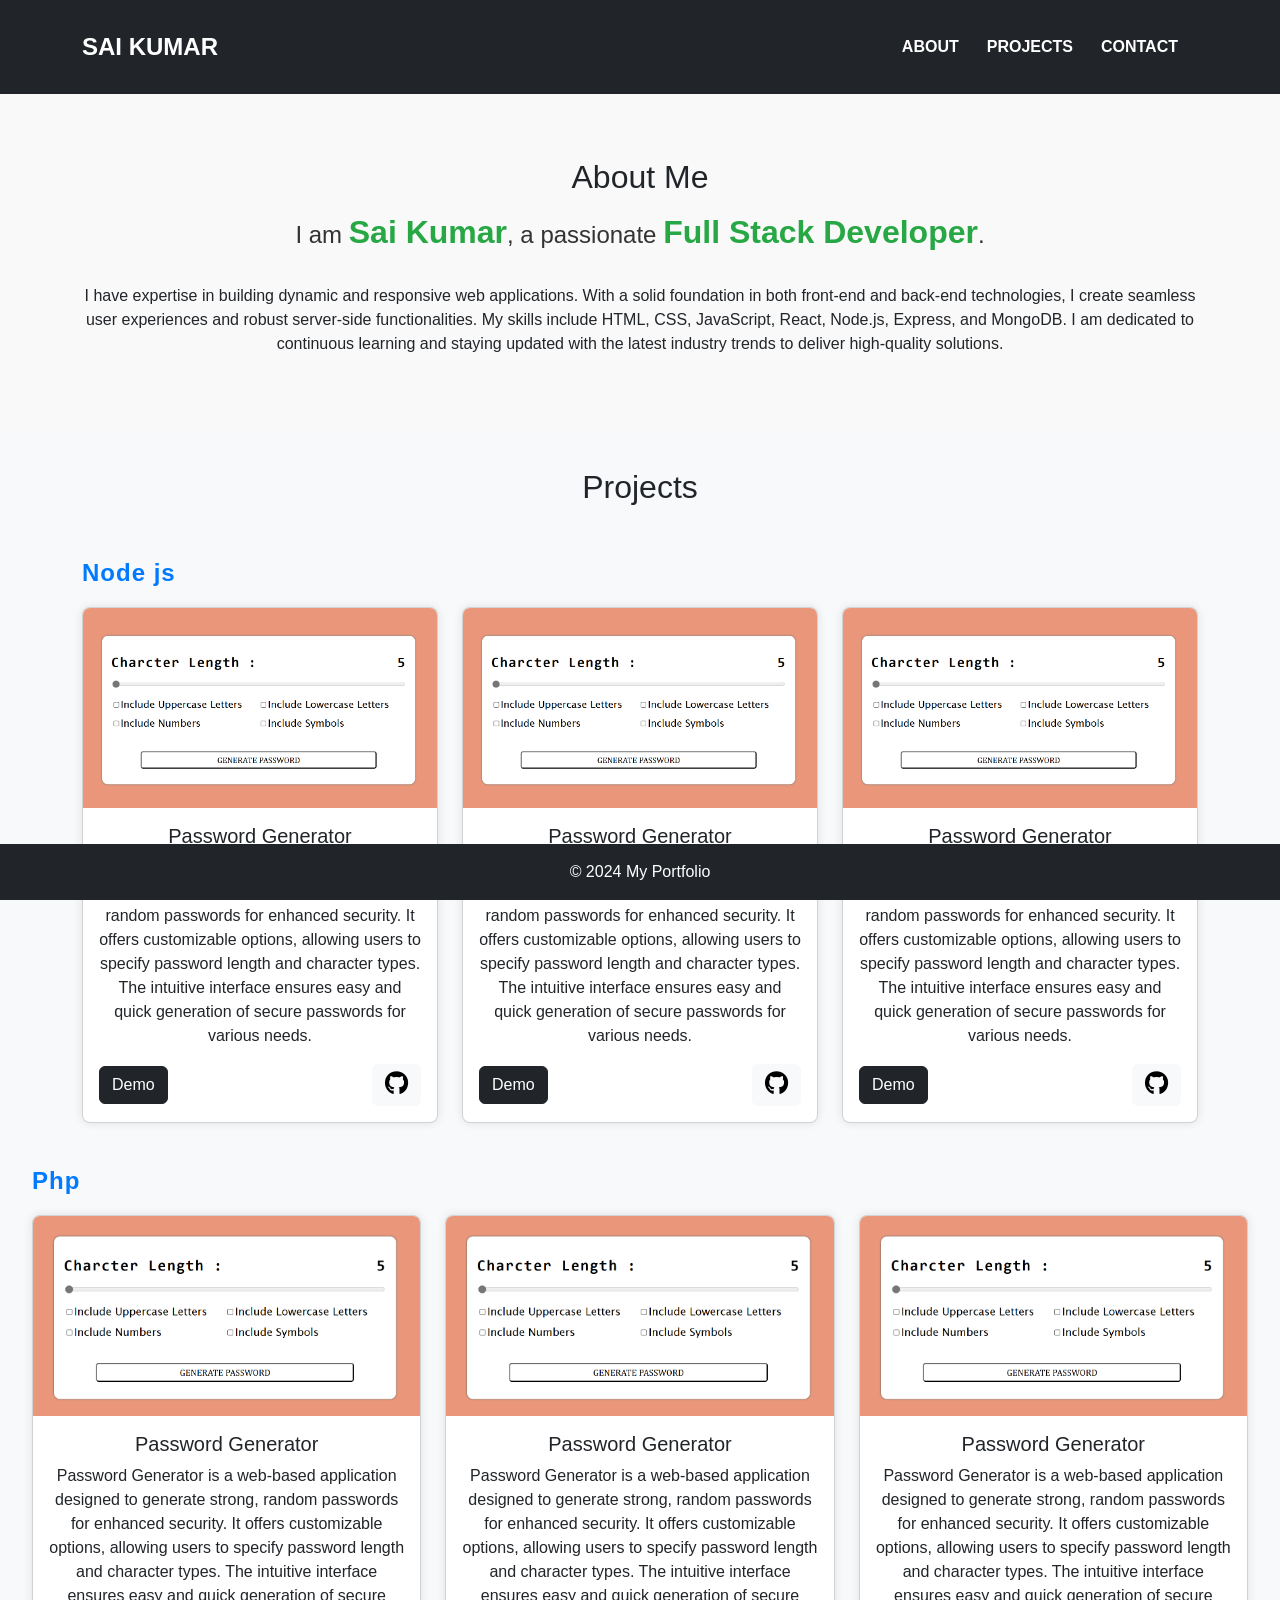
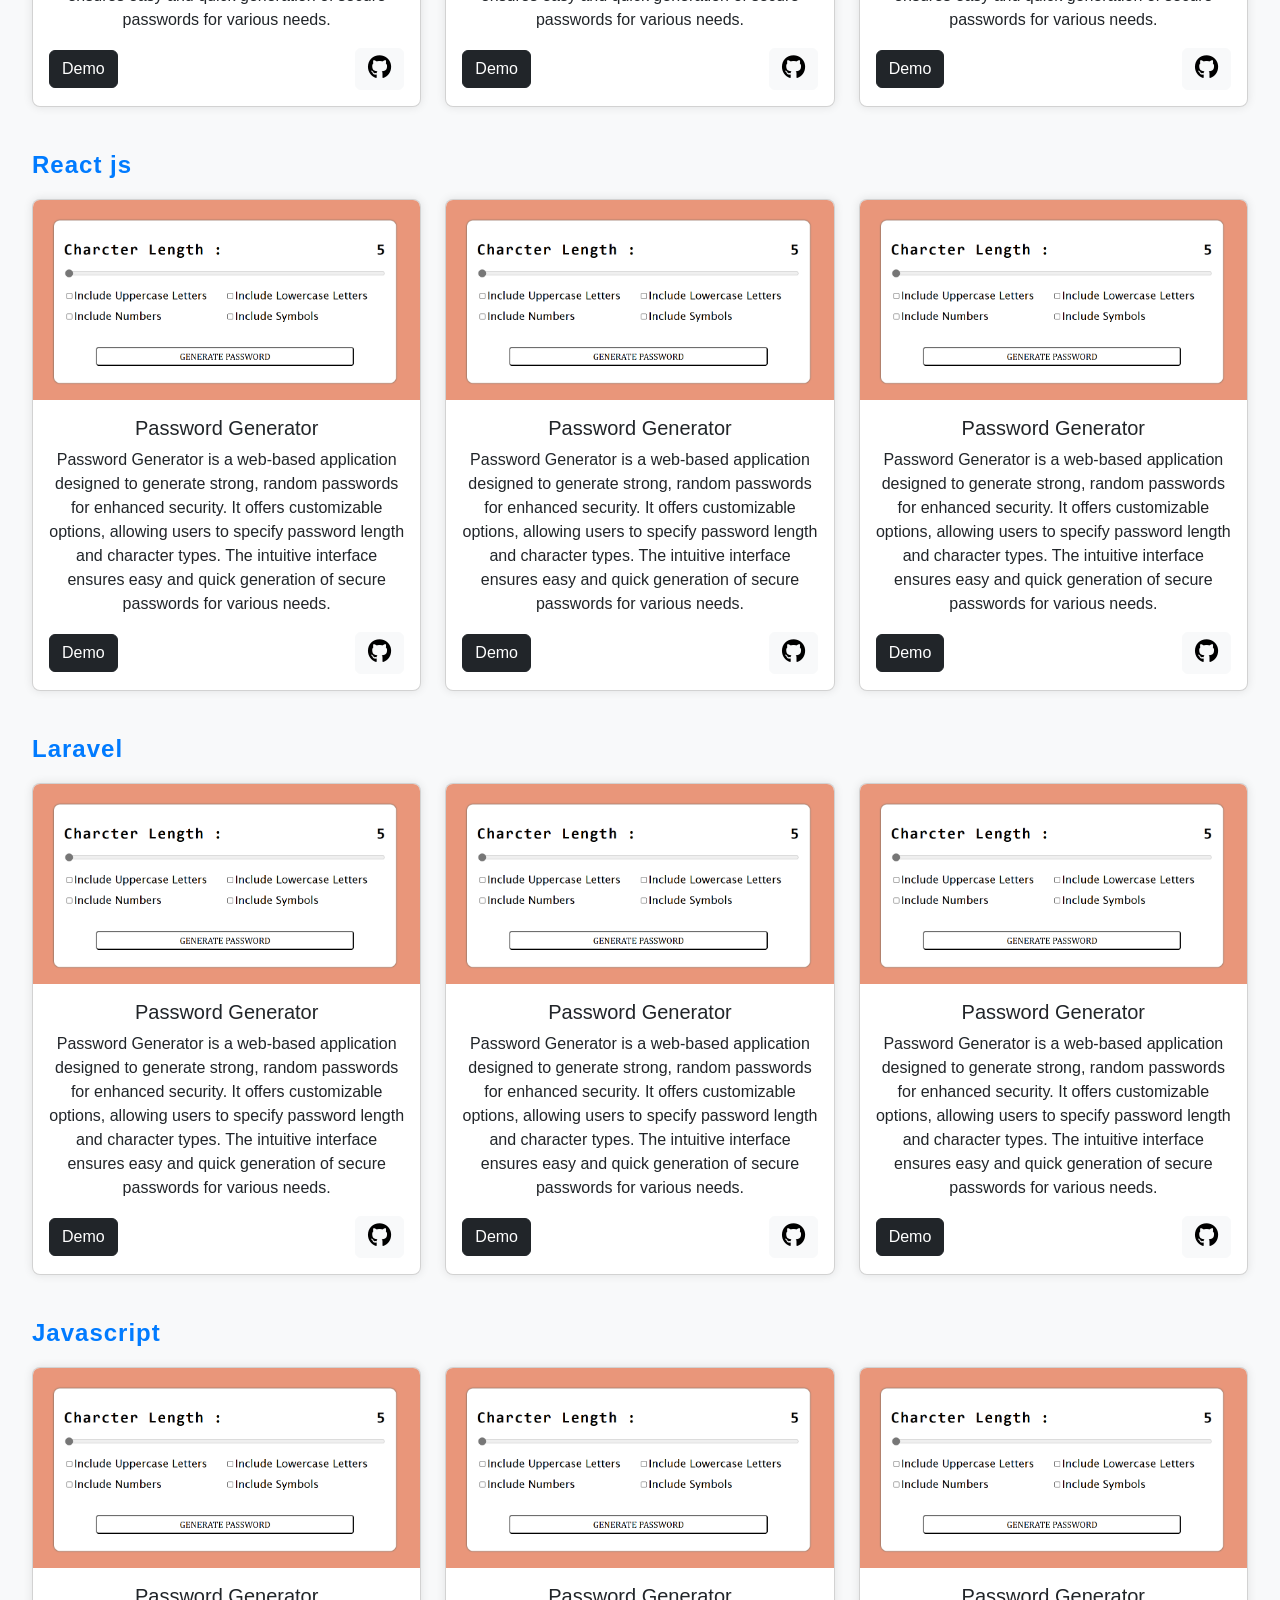
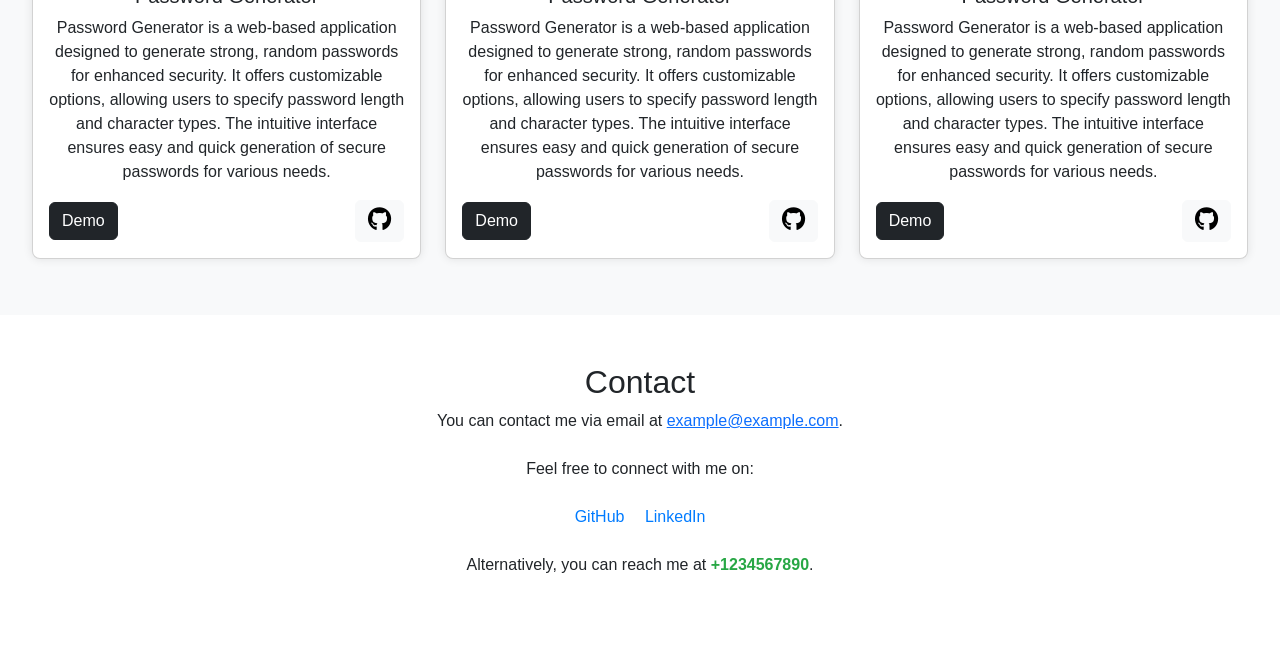
==== index.html @ 004b2711 "first commit" ====
<!DOCTYPE html>
<html lang="en">

<head>
    <meta charset="UTF-8">
    <meta name="viewport" content="width=device-width, initial-scale=1.0">
    <title>Portfolio</title>
    <link rel="stylesheet" href="https://cdnjs.cloudflare.com/ajax/libs/bootstrap/5.3.3/css/bootstrap.min.css" />
    <link rel="stylesheet" href="https://cdnjs.cloudflare.com/ajax/libs/font-awesome/6.0.0-beta3/css/all.min.css">

    <link rel="stylesheet" href="styles.css">
</head>

<body>
    <header class="bg-dark text-white py-3">
        <div class="container">
            <nav class="navbar navbar-expand-lg navbar-dark">
                <a class="navbar-brand" href="#">Sai Kumar</a>
                <button class="navbar-toggler" type="button" data-bs-toggle="collapse" data-bs-target="#navbarNav"
                    aria-controls="navbarNav" aria-expanded="false" aria-label="Toggle navigation">
                    <span class="navbar-toggler-icon"></span>
                </button>
                <div class="collapse navbar-collapse" id="navbarNav">
                    <ul class="navbar-nav ms-auto">
                        <li class="nav-item">
                            <a class="nav-link" href="#about">About</a>
                        </li>
                        <li class="nav-item">
                            <a class="nav-link" href="#projects">Projects</a>
                        </li>
                        <li class="nav-item">
                            <a class="nav-link" href="#contact">Contact</a>
                        </li>
                    </ul>
                </div>
            </nav>
        </div>
    </header>

    <section id="about" class="">
        <div class="container">
            <h2 class="section-title">About Me</h2>
            <div class="scrolling-text">
                <div class="intro-text">
                    <p>I am <span class="highlight fs-2">Sai Kumar</span>, a passionate <span class="highlight fs-2">Full Stack Developer</span>.</p>
                </div>
            </div>
            <p>I have expertise in building dynamic and responsive web applications. With a solid foundation in both
                front-end and back-end technologies, I create seamless user experiences and robust server-side
                functionalities. My skills include HTML, CSS, JavaScript, React, Node.js, Express, and MongoDB. I am
                dedicated to continuous learning and staying updated with the latest industry trends to deliver
                high-quality solutions.</p>
        </div>
    </section>



    <section id="projects" class="bg-light">
        <h2 class="mb-5">Projects</h2>
        <div class="container">
            <p class="text-start skill-title">Node js</p>
            <div class="row">
                <div class="col-md-4 mb-4">
                    <div class="card project-card">
                        <img src="./assets/password.png" class="card-img-top" alt="Project 1">
                        <div class="card-body">
                            <h5 class="card-title">Password Generator</h5>
                            <p class="card-text text-justify">Password Generator is a web-based application designed to
                                generate strong, random passwords for enhanced security. It offers customizable options,
                                allowing users to specify password length and character types. The intuitive interface
                                ensures easy and quick generation of secure passwords for various needs.</p>
                            <div class="d-flex align-items-center justify-content-between">
                                <a href="https://password-generator-95027.vercel.app" target="_blank"
                                    class="btn btn-dark">Demo</a>
                                <a href="https://github.com/95027/password_generator" class="btn btn-light"
                                    target="_blank">
                                    <i class="fab fa-github fs-4"></i>
                                </a>
                            </div>
                        </div>
                    </div>
                </div>

                <div class="col-md-4 mb-4">
                    <div class="card project-card">
                        <img src="./assets/password.png" class="card-img-top" alt="Project 1">
                        <div class="card-body">
                            <h5 class="card-title">Password Generator</h5>
                            <p class="card-text text-justify">Password Generator is a web-based application designed to
                                generate strong, random passwords for enhanced security. It offers customizable options,
                                allowing users to specify password length and character types. The intuitive interface
                                ensures easy and quick generation of secure passwords for various needs.</p>
                            <div class="d-flex align-items-center justify-content-between">
                                <a href="https://password-generator-95027.vercel.app" target="_blank"
                                    class="btn btn-dark">Demo</a>
                                <a href="https://github.com/95027/password_generator" class="btn btn-light"
                                    target="_blank">
                                    <i class="fab fa-github fs-4"></i>
                                </a>
                            </div>
                        </div>
                    </div>
                </div>

                <div class="col-md-4 mb-4">
                    <div class="card project-card">
                        <img src="./assets/password.png" class="card-img-top" alt="Project 1">
                        <div class="card-body">
                            <h5 class="card-title">Password Generator</h5>
                            <p class="card-text text-justify">Password Generator is a web-based application designed to
                                generate strong, random passwords for enhanced security. It offers customizable options,
                                allowing users to specify password length and character types. The intuitive interface
                                ensures easy and quick generation of secure passwords for various needs.</p>
                            <div class="d-flex align-items-center justify-content-between">
                                <a href="https://password-generator-95027.vercel.app" target="_blank"
                                    class="btn btn-dark">Demo</a>
                                <a href="https://github.com/95027/password_generator" class="btn btn-light"
                                    target="_blank">
                                    <i class="fab fa-github fs-4"></i>
                                </a>
                            </div>
                        </div>
                    </div>
                </div>

                <!-- Add more project cards as needed -->
            </div>
        </div>

            <p class="text-start skill-title">Php</p>
            <div class="row">
                <div class="col-md-4 mb-4">
                    <div class="card project-card">
                        <img src="./assets/password.png" class="card-img-top" alt="Project 1">
                        <div class="card-body">
                            <h5 class="card-title">Password Generator</h5>
                            <p class="card-text text-justify">Password Generator is a web-based application designed to
                                generate strong, random passwords for enhanced security. It offers customizable options,
                                allowing users to specify password length and character types. The intuitive interface
                                ensures easy and quick generation of secure passwords for various needs.</p>
                            <div class="d-flex align-items-center justify-content-between">
                                <a href="https://password-generator-95027.vercel.app" target="_blank"
                                    class="btn btn-dark">Demo</a>
                                <a href="https://github.com/95027/password_generator" class="btn btn-light"
                                    target="_blank">
                                    <i class="fab fa-github fs-4"></i>
                                </a>
                            </div>
                        </div>
                    </div>
                </div>

                <div class="col-md-4 mb-4">
                    <div class="card project-card">
                        <img src="./assets/password.png" class="card-img-top" alt="Project 1">
                        <div class="card-body">
                            <h5 class="card-title">Password Generator</h5>
                            <p class="card-text text-justify">Password Generator is a web-based application designed to
                                generate strong, random passwords for enhanced security. It offers customizable options,
                                allowing users to specify password length and character types. The intuitive interface
                                ensures easy and quick generation of secure passwords for various needs.</p>
                            <div class="d-flex align-items-center justify-content-between">
                                <a href="https://password-generator-95027.vercel.app" target="_blank"
                                    class="btn btn-dark">Demo</a>
                                <a href="https://github.com/95027/password_generator" class="btn btn-light"
                                    target="_blank">
                                    <i class="fab fa-github fs-4"></i>
                                </a>
                            </div>
                        </div>
                    </div>
                </div>

                <div class="col-md-4 mb-4">
                    <div class="card project-card">
                        <img src="./assets/password.png" class="card-img-top" alt="Project 1">
                        <div class="card-body">
                            <h5 class="card-title">Password Generator</h5>
                            <p class="card-text text-justify">Password Generator is a web-based application designed to
                                generate strong, random passwords for enhanced security. It offers customizable options,
                                allowing users to specify password length and character types. The intuitive interface
                                ensures easy and quick generation of secure passwords for various needs.</p>
                            <div class="d-flex align-items-center justify-content-between">
                                <a href="https://password-generator-95027.vercel.app" target="_blank"
                                    class="btn btn-dark">Demo</a>
                                <a href="https://github.com/95027/password_generator" class="btn btn-light"
                                    target="_blank">
                                    <i class="fab fa-github fs-4"></i>
                                </a>
                            </div>
                        </div>
                    </div>
                </div>

                <!-- Add more project cards as needed -->
            </div>
        </div>

            <p class="text-start skill-title">React js</p>
            <div class="row">
                <div class="col-md-4 mb-4">
                    <div class="card project-card">
                        <img src="./assets/password.png" class="card-img-top" alt="Project 1">
                        <div class="card-body">
                            <h5 class="card-title">Password Generator</h5>
                            <p class="card-text text-justify">Password Generator is a web-based application designed to
                                generate strong, random passwords for enhanced security. It offers customizable options,
                                allowing users to specify password length and character types. The intuitive interface
                                ensures easy and quick generation of secure passwords for various needs.</p>
                            <div class="d-flex align-items-center justify-content-between">
                                <a href="https://password-generator-95027.vercel.app" target="_blank"
                                    class="btn btn-dark">Demo</a>
                                <a href="https://github.com/95027/password_generator" class="btn btn-light"
                                    target="_blank">
                                    <i class="fab fa-github fs-4"></i>
                                </a>
                            </div>
                        </div>
                    </div>
                </div>

                <div class="col-md-4 mb-4">
                    <div class="card project-card">
                        <img src="./assets/password.png" class="card-img-top" alt="Project 1">
                        <div class="card-body">
                            <h5 class="card-title">Password Generator</h5>
                            <p class="card-text text-justify">Password Generator is a web-based application designed to
                                generate strong, random passwords for enhanced security. It offers customizable options,
                                allowing users to specify password length and character types. The intuitive interface
                                ensures easy and quick generation of secure passwords for various needs.</p>
                            <div class="d-flex align-items-center justify-content-between">
                                <a href="https://password-generator-95027.vercel.app" target="_blank"
                                    class="btn btn-dark">Demo</a>
                                <a href="https://github.com/95027/password_generator" class="btn btn-light"
                                    target="_blank">
                                    <i class="fab fa-github fs-4"></i>
                                </a>
                            </div>
                        </div>
                    </div>
                </div>

                <div class="col-md-4 mb-4">
                    <div class="card project-card">
                        <img src="./assets/password.png" class="card-img-top" alt="Project 1">
                        <div class="card-body">
                            <h5 class="card-title">Password Generator</h5>
                            <p class="card-text text-justify">Password Generator is a web-based application designed to
                                generate strong, random passwords for enhanced security. It offers customizable options,
                                allowing users to specify password length and character types. The intuitive interface
                                ensures easy and quick generation of secure passwords for various needs.</p>
                            <div class="d-flex align-items-center justify-content-between">
                                <a href="https://password-generator-95027.vercel.app" target="_blank"
                                    class="btn btn-dark">Demo</a>
                                <a href="https://github.com/95027/password_generator" class="btn btn-light"
                                    target="_blank">
                                    <i class="fab fa-github fs-4"></i>
                                </a>
                            </div>
                        </div>
                    </div>
                </div>

                <!-- Add more project cards as needed -->
            </div>
        </div>

            <p class="text-start skill-title">Laravel</p>
            <div class="row">
                <div class="col-md-4 mb-4">
                    <div class="card project-card">
                        <img src="./assets/password.png" class="card-img-top" alt="Project 1">
                        <div class="card-body">
                            <h5 class="card-title">Password Generator</h5>
                            <p class="card-text text-justify">Password Generator is a web-based application designed to
                                generate strong, random passwords for enhanced security. It offers customizable options,
                                allowing users to specify password length and character types. The intuitive interface
                                ensures easy and quick generation of secure passwords for various needs.</p>
                            <div class="d-flex align-items-center justify-content-between">
                                <a href="https://password-generator-95027.vercel.app" target="_blank"
                                    class="btn btn-dark">Demo</a>
                                <a href="https://github.com/95027/password_generator" class="btn btn-light"
                                    target="_blank">
                                    <i class="fab fa-github fs-4"></i>
                                </a>
                            </div>
                        </div>
                    </div>
                </div>

                <div class="col-md-4 mb-4">
                    <div class="card project-card">
                        <img src="./assets/password.png" class="card-img-top" alt="Project 1">
                        <div class="card-body">
                            <h5 class="card-title">Password Generator</h5>
                            <p class="card-text text-justify">Password Generator is a web-based application designed to
                                generate strong, random passwords for enhanced security. It offers customizable options,
                                allowing users to specify password length and character types. The intuitive interface
                                ensures easy and quick generation of secure passwords for various needs.</p>
                            <div class="d-flex align-items-center justify-content-between">
                                <a href="https://password-generator-95027.vercel.app" target="_blank"
                                    class="btn btn-dark">Demo</a>
                                <a href="https://github.com/95027/password_generator" class="btn btn-light"
                                    target="_blank">
                                    <i class="fab fa-github fs-4"></i>
                                </a>
                            </div>
                        </div>
                    </div>
                </div>

                <div class="col-md-4 mb-4">
                    <div class="card project-card">
                        <img src="./assets/password.png" class="card-img-top" alt="Project 1">
                        <div class="card-body">
                            <h5 class="card-title">Password Generator</h5>
                            <p class="card-text text-justify">Password Generator is a web-based application designed to
                                generate strong, random passwords for enhanced security. It offers customizable options,
                                allowing users to specify password length and character types. The intuitive interface
                                ensures easy and quick generation of secure passwords for various needs.</p>
                            <div class="d-flex align-items-center justify-content-between">
                                <a href="https://password-generator-95027.vercel.app" target="_blank"
                                    class="btn btn-dark">Demo</a>
                                <a href="https://github.com/95027/password_generator" class="btn btn-light"
                                    target="_blank">
                                    <i class="fab fa-github fs-4"></i>
                                </a>
                            </div>
                        </div>
                    </div>
                </div>

                <!-- Add more project cards as needed -->
            </div>
        </div>

            <p class="text-start skill-title">Javascript</p>
            <div class="row">
                <div class="col-md-4 mb-4">
                    <div class="card project-card">
                        <img src="./assets/password.png" class="card-img-top" alt="Project 1">
                        <div class="card-body">
                            <h5 class="card-title">Password Generator</h5>
                            <p class="card-text text-justify">Password Generator is a web-based application designed to
                                generate strong, random passwords for enhanced security. It offers customizable options,
                                allowing users to specify password length and character types. The intuitive interface
                                ensures easy and quick generation of secure passwords for various needs.</p>
                            <div class="d-flex align-items-center justify-content-between">
                                <a href="https://password-generator-95027.vercel.app" target="_blank"
                                    class="btn btn-dark">Demo</a>
                                <a href="https://github.com/95027/password_generator" class="btn btn-light"
                                    target="_blank">
                                    <i class="fab fa-github fs-4"></i>
                                </a>
                            </div>
                        </div>
                    </div>
                </div>

                <div class="col-md-4 mb-4">
                    <div class="card project-card">
                        <img src="./assets/password.png" class="card-img-top" alt="Project 1">
                        <div class="card-body">
                            <h5 class="card-title">Password Generator</h5>
                            <p class="card-text text-justify">Password Generator is a web-based application designed to
                                generate strong, random passwords for enhanced security. It offers customizable options,
                                allowing users to specify password length and character types. The intuitive interface
                                ensures easy and quick generation of secure passwords for various needs.</p>
                            <div class="d-flex align-items-center justify-content-between">
                                <a href="https://password-generator-95027.vercel.app" target="_blank"
                                    class="btn btn-dark">Demo</a>
                                <a href="https://github.com/95027/password_generator" class="btn btn-light"
                                    target="_blank">
                                    <i class="fab fa-github fs-4"></i>
                                </a>
                            </div>
                        </div>
                    </div>
                </div>

                <div class="col-md-4 mb-4">
                    <div class="card project-card">
                        <img src="./assets/password.png" class="card-img-top" alt="Project 1">
                        <div class="card-body">
                            <h5 class="card-title">Password Generator</h5>
                            <p class="card-text text-justify">Password Generator is a web-based application designed to
                                generate strong, random passwords for enhanced security. It offers customizable options,
                                allowing users to specify password length and character types. The intuitive interface
                                ensures easy and quick generation of secure passwords for various needs.</p>
                            <div class="d-flex align-items-center justify-content-between">
                                <a href="https://password-generator-95027.vercel.app" target="_blank"
                                    class="btn btn-dark">Demo</a>
                                <a href="https://github.com/95027/password_generator" class="btn btn-light"
                                    target="_blank">
                                    <i class="fab fa-github fs-4"></i>
                                </a>
                            </div>
                        </div>
                    </div>
                </div>

                <!-- Add more project cards as needed -->
            </div>
        </div>


    </section>

    <section id="contact" class="py-5 bg-white">
        <div class="container">
            <h2 class="section-title">Contact</h2>
            <div class="contact-info">
                <p>You can contact me via email at <a href="mailto:example@example.com">example@example.com</a>.</p>
                <p>Feel free to connect with me on:</p>
                <ul class="contact-links">
                    <li><a href="https://github.com/yourusername" target="_blank">GitHub</a></li>
                    <li><a href="https://www.linkedin.com/in/yourprofile" target="_blank">LinkedIn</a></li>
                </ul>
                <p>Alternatively, you can reach me at <span class="highlight">+1234567890</span>.</p>
            </div>
        </div>
    </section>



    <footer class="bg-dark text-white py-3">
        <div class="container text-center">
            <p class="mb-0">&copy; 2024 My Portfolio</p>
        </div>
    </footer>

    <script src="https://cdnjs.cloudflare.com/ajax/libs/bootstrap/5.3.3/js/bootstrap.bundle.min.js"></script>
    <script src="scripts.js"></script>
</body>

</html>
---- styles.css ----
/* Global Styles */
body {
    font-family: Arial, sans-serif;
    margin: 0;
    padding: 0;
    background-color: #f4f4f4;
}

/* Header Styles */
header {
    background-color: #333;
    color: white;
    padding: 1rem 0;
    text-align: center;
    animation: slideIn 1s ease-out;
}

.navbar-toggler {
    border-color: white;
}

.navbar-toggler-icon {
    background-image: url('data:image/svg+xml;charset=utf8,%3Csvg viewBox="0 0 30 30" xmlns="http://www.w3.org/2000/svg"%3E%3Cpath stroke="rgba%28255, 255, 255, 1%29" stroke-width="2" stroke-linecap="round" stroke-miterlimit="10" d="M4 7h22M4 15h22M4 23h22"/%3E%3C/svg%3E');
}

.navbar-nav .nav-link {
    padding: 0.5rem 1rem;
    transition: background-color 0.3s ease;
}

.navbar-nav .nav-link:hover {
    background-color: #555;
}
/* Navbar Link Styles */
.navbar-nav .nav-link {
    color: white; /* Set default link color */
    font-weight: bold; /* Make the links bold */
    text-transform: uppercase; /* Uppercase text */
    padding: .5rem; /* Add padding to the links */
    transition: color 0.3s ease; /* Smooth color transition on hover */
    margin-right: 12px;
}

.navbar-nav .nav-link:hover {
    color: rgba(255, 255, 255, 1); 
    border-radius: 12px;/* Change color on hover */
}

/* Navbar Brand Styles */
.navbar-brand {
    color: white; /* Set color for brand */
    font-weight: bold; /* Make the brand bold */
    font-size: 1.5rem; /* Adjust font size */
    text-transform: uppercase; /* Uppercase text */
    transition: color 0.3s ease; /* Smooth color transition on hover */
}

.navbar-brand:hover {
    color: rgba(255, 255, 255, 0.8); /* Change color on hover */
}

/* Navbar Toggler Icon Styles */
.navbar-toggler-icon {
    background-image: url('data:image/svg+xml;charset=utf8,%3Csvg viewBox="0 0 30 30" xmlns="http://www.w3.org/2000/svg"%3E%3Cpath stroke="rgba%28255, 255, 255, 1%29" stroke-width="2" stroke-linecap="round" stroke-miterlimit="10" d="M4 7h22M4 15h22M4 23h22"/%3E%3C/svg%3E');
}

/* Active Link Styles */
.navbar-nav .nav-item.active .nav-link {
    color: white; /* Set color for active link */
}


/* Section Styles */
section {
    padding: 2rem;
    text-align: center;
}

/* Projects Grid Styles */
.projects-grid {
    display: flex;
    flex-wrap: wrap;
    gap: 1rem;
    justify-content: center;
}

.project-card {
    background-color: white;
    border-radius: 8px;
    box-shadow: 0 0 10px rgba(0, 0, 0, 0.1);
    overflow: hidden;
    transition: transform 0.3s ease, box-shadow 0.3s ease;
}

.project-card img {
    width: 100%;
    height: 200px;
    object-fit: cover;
}

.project-info {
    padding: 1rem;
}

.project-info h5 {
    margin: 0.5rem 0;
}

.project-info p {
    color: #666;
}

.project-info a {
    display: inline-block;
    margin-top: 1rem;
    color: #333;
    text-decoration: none;
    border: 1px solid #333;
    padding: 0.5rem 1rem;
    border-radius: 4px;
    transition: background-color 0.3s ease, color 0.3s ease;
}

.project-info a:hover {
    background-color: #333;
    color: white;
}

.project-card:hover {
    transform: translateY(-10px);
    box-shadow: 0 10px 20px rgba(0, 0, 0, 0.2);
}

/* Footer Styles */
footer {
    background-color: #333;
    color: white;
    text-align: center;
    padding: 1rem 0;
    position: fixed;
    bottom: 0;
    width: 100%;
}

/* Animations */
@keyframes fadeIn {
    from {
        opacity: 0;
    }
    to {
        opacity: 1;
    }
}

@keyframes slideIn {
    from {
        transform: translateX(-100%);
    }
    to {
        transform: translateX(0);
    }
}

@keyframes fadeInUp {
    from {
        opacity: 0;
        transform: translateY(20px);
    }
    to {
        opacity: 1;
        transform: translateY(0);
    }
}

/* About Section Styles */
#about {
    background-color: #f9f9f9;
    padding: 4rem 0;
}

.scrolling-text {
    height: 80px; /* Adjust height to accommodate both lines */
    overflow: hidden;
    position: relative;
    color: #333;
}

.scrolling-text p {
    position: absolute;
    width: 100%;
    margin: 0;
    text-align: center;
    line-height: 1.5;
}

.scrolling-text p:first-child {
    animation: scrollName 3s linear infinite;
}

.scrolling-text p:last-child {
    animation: scrollText 3s linear infinite;
}

@keyframes scrollName {
    0% {
        top: 80px; /* Adjust to match height */
    }
    100% {
        top: -80px; /* Adjust to match height */
    }
}

@keyframes scrollText {
    0% {
        top: 100%;
    }
    100% {
        top: -100%;
    }
}

.intro-text {
    text-align: center;
    margin-bottom: 2rem;
}

.intro-text p {
    font-size: 1.5rem;
    line-height: 1.8;
    color: #333;
}

.highlight {
    color: #007bff; /* Change color to any attention-grabbing color */
    font-weight: bold;
}

/* Contact Section Styles */
#contact {
    background-color: #f9f9f9;
    padding: 4rem 0;
}

.contact-info {
    text-align: center;
}

.contact-info p {
    margin-bottom: 1.5rem;
}

.contact-links {
    list-style: none;
    padding: 0;
    margin-bottom: 1.5rem;
}

.contact-links li {
    display: inline;
    margin-right: 1rem;
}

.contact-links li:last-child {
    margin-right: 0;
}

.contact-links a {
    color: #007bff;
    text-decoration: none;
    transition: color 0.3s ease;
}

.contact-links a:hover {
    color: #0056b3;
}

.highlight {
    color: #28a745; /* Green color for highlighting */
    font-weight: bold;
}

/* Scroll-in animation */
.scroll-in {
    opacity: 1;
}
.skill-title {
    font-size: 1.5rem; /* Increase the font size */
    font-weight: bold; /* Make the text bold */
    color: #007bff; /* Set a blue color */
    margin: 1rem 0; /* Add some margin *//* Make the text uppercase */
    letter-spacing: 1px; /* Add some letter spacing */
    position: relative; /* Relative position for the pseudo-element */
}
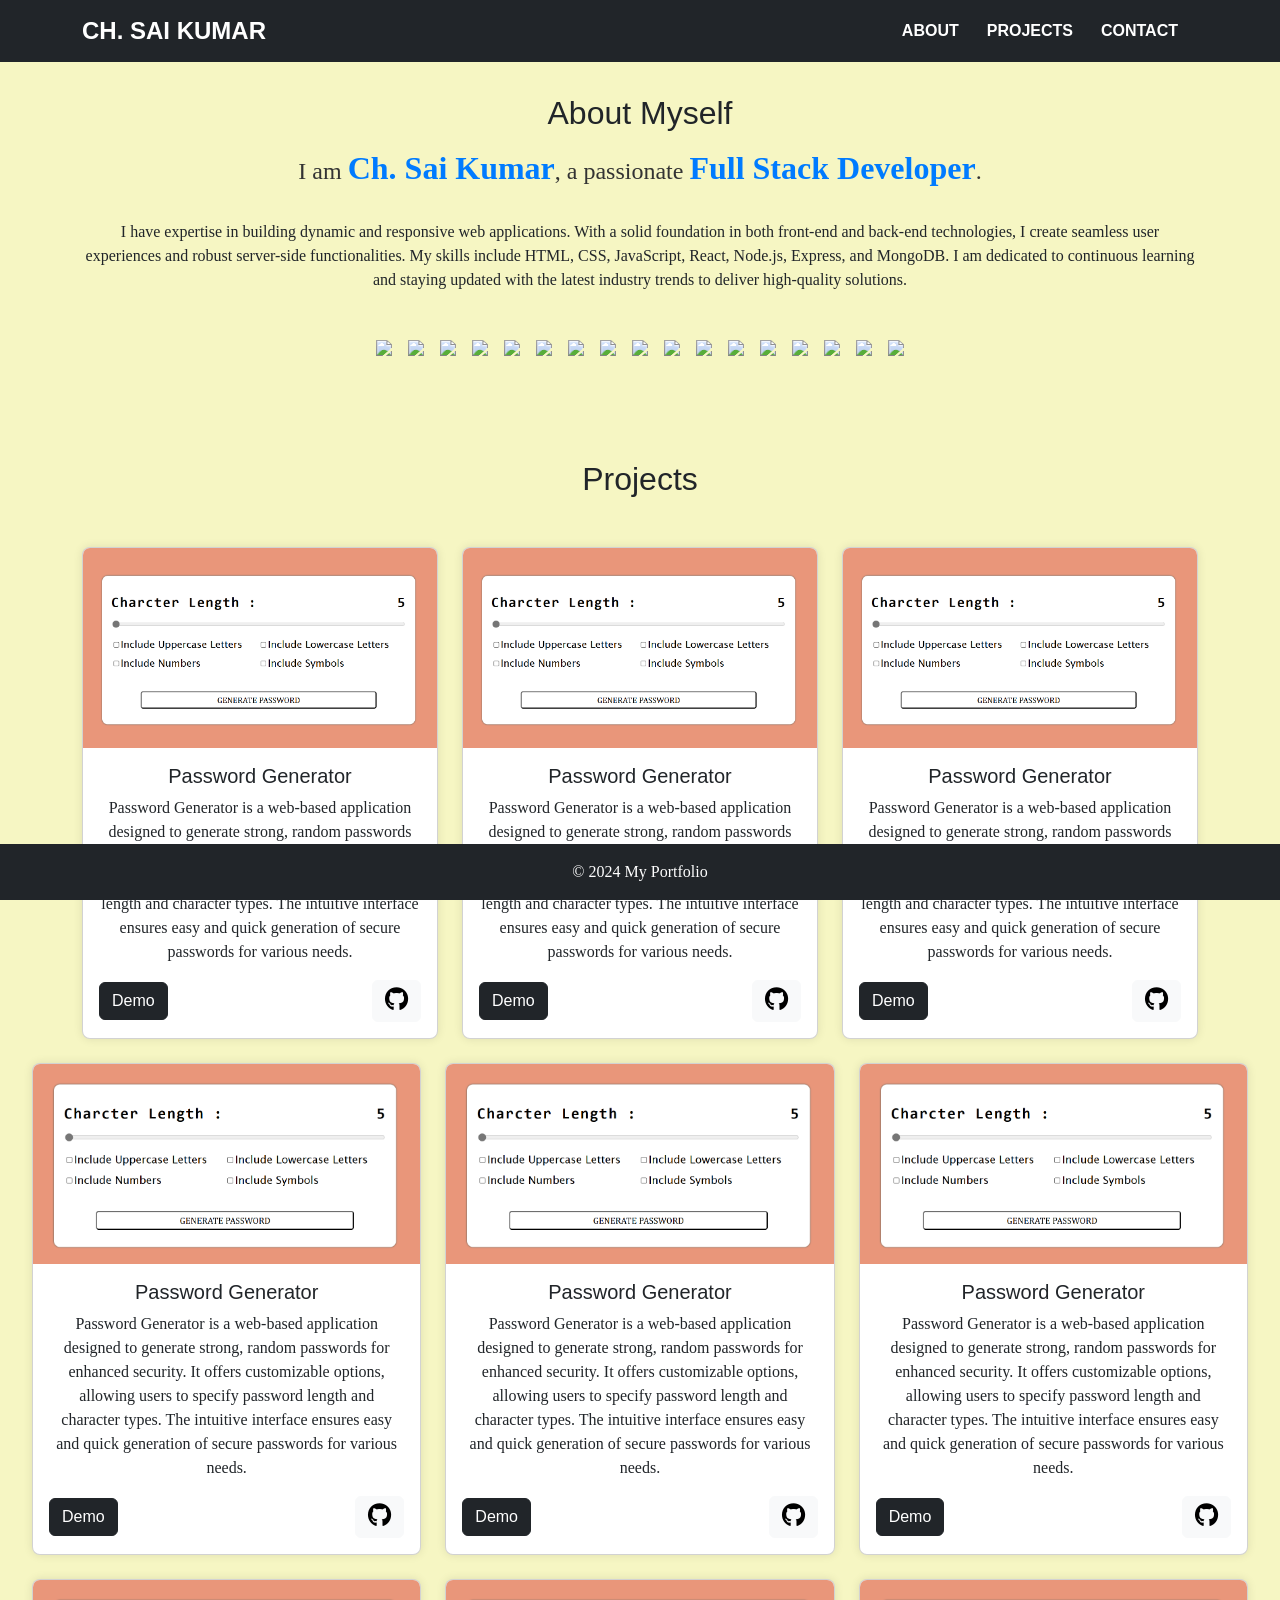
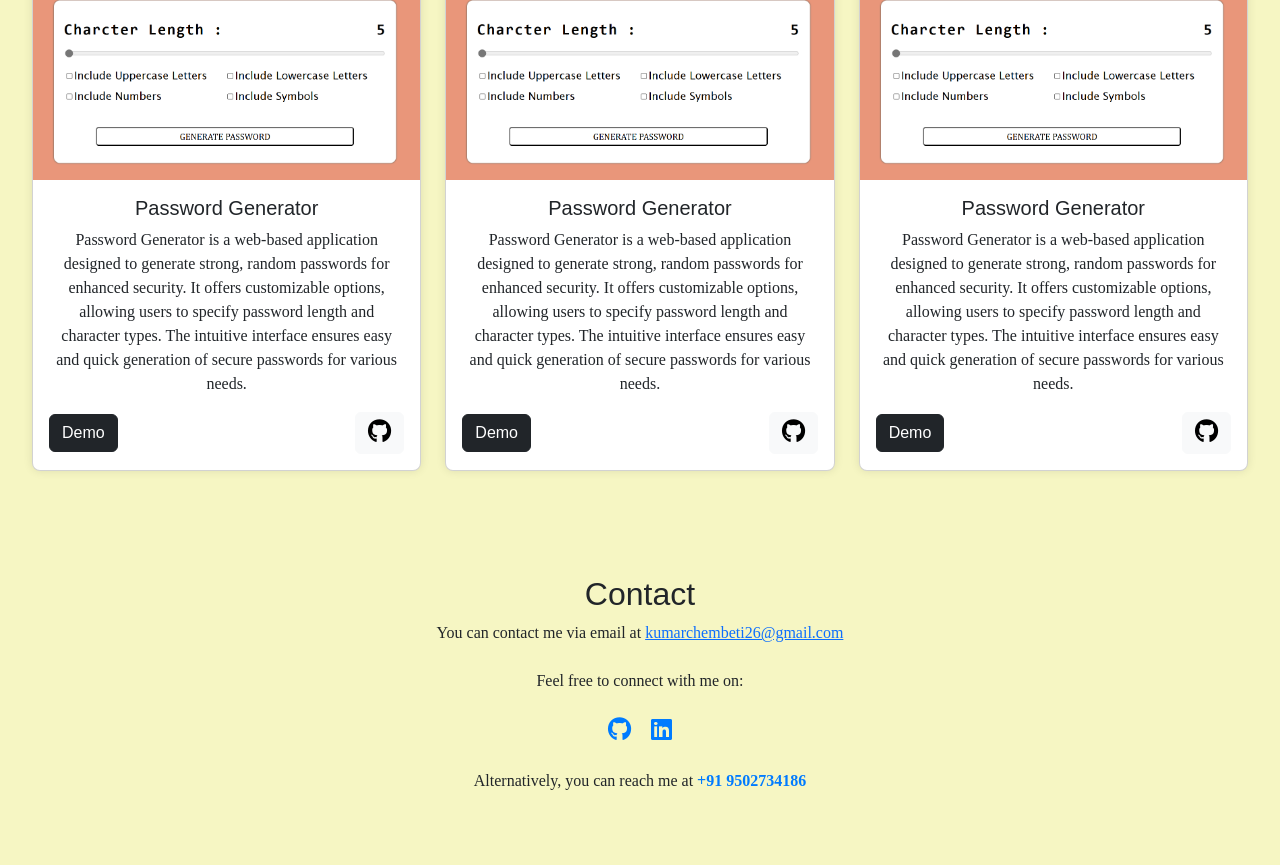
==== commit f9953eb6: "updated" ====
--- a/index.html
+++ b/index.html
@@ -12,10 +12,10 @@
 </head>
 
 <body>
-    <header class="bg-dark text-white py-3">
+    <header class="bg-dark text-white p-0 sticky-top">
         <div class="container">
             <nav class="navbar navbar-expand-lg navbar-dark">
-                <a class="navbar-brand" href="#">Sai Kumar</a>
+                <a class="navbar-brand" href="#">Ch. Sai Kumar</a>
                 <button class="navbar-toggler" type="button" data-bs-toggle="collapse" data-bs-target="#navbarNav"
                     aria-controls="navbarNav" aria-expanded="false" aria-label="Toggle navigation">
                     <span class="navbar-toggler-icon"></span>
@@ -37,29 +37,88 @@
         </div>
     </header>
 
-    <section id="about" class="">
+    <section id="about" class="bgLight">
         <div class="container">
-            <h2 class="section-title">About Me</h2>
+            <h2 class="section-title">About Myself</h2>
             <div class="scrolling-text">
                 <div class="intro-text">
-                    <p>I am <span class="highlight fs-2">Sai Kumar</span>, a passionate <span class="highlight fs-2">Full Stack Developer</span>.</p>
-                </div>
-            </div>
-            <p>I have expertise in building dynamic and responsive web applications. With a solid foundation in both
+                    <p>I am <span class="highlight fs-2">Ch. Sai Kumar</span>, a passionate <span
+                            class="highlight fs-2">Full Stack Developer</span>.</p>
+                </div>
+            </div>
+            <p class="mb-5">I have expertise in building dynamic and responsive web applications. With a solid
+                foundation in both
                 front-end and back-end technologies, I create seamless user experiences and robust server-side
                 functionalities. My skills include HTML, CSS, JavaScript, React, Node.js, Express, and MongoDB. I am
                 dedicated to continuous learning and staying updated with the latest industry trends to deliver
                 high-quality solutions.</p>
+            <p class="text-center d-flex align-items-center gap-3 flex-wrap justify-content-center">
+                <img src="https://img.shields.io/badge/-Node.js-339933?style=flat-square&logo=node.js&logoColor=white"
+                    height="40">
+                <img src="https://img.shields.io/badge/-Express.js-000000?style=flat-square&logo=express&logoColor=white"
+                    height="40">
+                <img src="https://img.shields.io/badge/-React.js-61DAFB?style=flat-square&logo=react&logoColor=white"
+                    height="40">
+                <img src="https://img.shields.io/badge/-PHP-777BB4?style=flat-square&logo=php&logoColor=white"
+                    height="40">
+                <img src="https://img.shields.io/badge/-Laravel-FF2D20?style=flat-square&logo=laravel&logoColor=white"
+                    height="40">
+                <img src="https://img.shields.io/badge/-MySQL-4479A1?style=flat-square&logo=mysql&logoColor=white"
+                    height="40">
+                <img src="https://img.shields.io/badge/-Sequelize-52B0E7?style=flat-square&logo=sequelize&logoColor=white"
+                    height="40">
+                <img src="https://img.shields.io/badge/-jQuery-0769AD?style=flat-square&logo=jquery&logoColor=white"
+                    height="40">
+                <img src="https://img.shields.io/badge/-AJAX-FFCA28?style=flat-square&logo=ajax&logoColor=white"
+                    height="40">
+                <img src="https://img.shields.io/badge/-MongoDB-47A248?style=flat-square&logo=mongodb&logoColor=white"
+                    height="40">
+                <img src="https://img.shields.io/badge/-TypeScript-3178C6?style=flat-square&logo=typescript&logoColor=white"
+                    height="40">
+                <img src="https://img.shields.io/badge/-JavaScript-F7DF1E?style=flat-square&logo=javascript&logoColor=white"
+                    height="40">
+                <img src="https://img.shields.io/badge/-HTML5-E34F26?style=flat-square&logo=html5&logoColor=white"
+                    height="40">
+                <img src="https://img.shields.io/badge/-CSS3-1572B6?style=flat-square&logo=css3&logoColor=white"
+                    height="40">
+                <img src="https://img.shields.io/badge/-Bootstrap-563D7C?style=flat-square&logo=bootstrap&logoColor=white"
+                    height="40">
+                <img src="https://img.shields.io/badge/-Tailwind_CSS-38B2AC?style=flat-square&logo=tailwind-css&logoColor=white"
+                    height="40">
+                <img src="https://img.shields.io/badge/-Git-F05032?style=flat-square&logo=git&logoColor=white"
+                    height="40">
+
+            </p>
         </div>
     </section>
 
 
 
-    <section id="projects" class="bg-light">
-        <h2 class="mb-5">Projects</h2>
+    <section id="projects" class="mt-n5 bgLight">
+        <h2 class="mb-5 animated-heading">Projects</h2>
         <div class="container">
-            <p class="text-start skill-title">Node js</p>
             <div class="row">
+                <div class="col-md-4 mb-4">
+                    <div class="card project-card">
+                        <img src="./assets/password.png" class="card-img-top" alt="Project 1">
+                        <div class="card-body">
+                            <h5 class="card-title">Password Generator</h5>
+                            <p class="">Password Generator is a web-based application designed to
+                                generate strong, random passwords for enhanced security. It offers customizable options,
+                                allowing users to specify password length and character types. The intuitive interface
+                                ensures easy and quick generation of secure passwords for various needs.</p>
+                            <div class="d-flex align-items-center justify-content-between">
+                                <a href="https://password-generator-95027.vercel.app" target="_blank"
+                                    class="btn btn-dark">Demo</a>
+                                <a href="https://github.com/95027/password_generator" class="btn btn-light"
+                                    target="_blank">
+                                    <i class="fab fa-github fs-4"></i>
+                                </a>
+                            </div>
+                        </div>
+                    </div>
+                </div>
+
                 <div class="col-md-4 mb-4">
                     <div class="card project-card">
                         <img src="./assets/password.png" class="card-img-top" alt="Project 1">
@@ -102,321 +161,157 @@
                     </div>
                 </div>
 
-                <div class="col-md-4 mb-4">
-                    <div class="card project-card">
-                        <img src="./assets/password.png" class="card-img-top" alt="Project 1">
-                        <div class="card-body">
-                            <h5 class="card-title">Password Generator</h5>
-                            <p class="card-text text-justify">Password Generator is a web-based application designed to
-                                generate strong, random passwords for enhanced security. It offers customizable options,
-                                allowing users to specify password length and character types. The intuitive interface
-                                ensures easy and quick generation of secure passwords for various needs.</p>
-                            <div class="d-flex align-items-center justify-content-between">
-                                <a href="https://password-generator-95027.vercel.app" target="_blank"
-                                    class="btn btn-dark">Demo</a>
-                                <a href="https://github.com/95027/password_generator" class="btn btn-light"
-                                    target="_blank">
-                                    <i class="fab fa-github fs-4"></i>
-                                </a>
-                            </div>
-                        </div>
-                    </div>
-                </div>
-
                 <!-- Add more project cards as needed -->
             </div>
         </div>
 
-            <p class="text-start skill-title">Php</p>
-            <div class="row">
-                <div class="col-md-4 mb-4">
-                    <div class="card project-card">
-                        <img src="./assets/password.png" class="card-img-top" alt="Project 1">
-                        <div class="card-body">
-                            <h5 class="card-title">Password Generator</h5>
-                            <p class="card-text text-justify">Password Generator is a web-based application designed to
-                                generate strong, random passwords for enhanced security. It offers customizable options,
-                                allowing users to specify password length and character types. The intuitive interface
-                                ensures easy and quick generation of secure passwords for various needs.</p>
-                            <div class="d-flex align-items-center justify-content-between">
-                                <a href="https://password-generator-95027.vercel.app" target="_blank"
-                                    class="btn btn-dark">Demo</a>
-                                <a href="https://github.com/95027/password_generator" class="btn btn-light"
-                                    target="_blank">
-                                    <i class="fab fa-github fs-4"></i>
-                                </a>
-                            </div>
-                        </div>
-                    </div>
-                </div>
-
-                <div class="col-md-4 mb-4">
-                    <div class="card project-card">
-                        <img src="./assets/password.png" class="card-img-top" alt="Project 1">
-                        <div class="card-body">
-                            <h5 class="card-title">Password Generator</h5>
-                            <p class="card-text text-justify">Password Generator is a web-based application designed to
-                                generate strong, random passwords for enhanced security. It offers customizable options,
-                                allowing users to specify password length and character types. The intuitive interface
-                                ensures easy and quick generation of secure passwords for various needs.</p>
-                            <div class="d-flex align-items-center justify-content-between">
-                                <a href="https://password-generator-95027.vercel.app" target="_blank"
-                                    class="btn btn-dark">Demo</a>
-                                <a href="https://github.com/95027/password_generator" class="btn btn-light"
-                                    target="_blank">
-                                    <i class="fab fa-github fs-4"></i>
-                                </a>
-                            </div>
-                        </div>
-                    </div>
-                </div>
-
-                <div class="col-md-4 mb-4">
-                    <div class="card project-card">
-                        <img src="./assets/password.png" class="card-img-top" alt="Project 1">
-                        <div class="card-body">
-                            <h5 class="card-title">Password Generator</h5>
-                            <p class="card-text text-justify">Password Generator is a web-based application designed to
-                                generate strong, random passwords for enhanced security. It offers customizable options,
-                                allowing users to specify password length and character types. The intuitive interface
-                                ensures easy and quick generation of secure passwords for various needs.</p>
-                            <div class="d-flex align-items-center justify-content-between">
-                                <a href="https://password-generator-95027.vercel.app" target="_blank"
-                                    class="btn btn-dark">Demo</a>
-                                <a href="https://github.com/95027/password_generator" class="btn btn-light"
-                                    target="_blank">
-                                    <i class="fab fa-github fs-4"></i>
-                                </a>
-                            </div>
-                        </div>
-                    </div>
-                </div>
-
-                <!-- Add more project cards as needed -->
-            </div>
-        </div>
-
-            <p class="text-start skill-title">React js</p>
-            <div class="row">
-                <div class="col-md-4 mb-4">
-                    <div class="card project-card">
-                        <img src="./assets/password.png" class="card-img-top" alt="Project 1">
-                        <div class="card-body">
-                            <h5 class="card-title">Password Generator</h5>
-                            <p class="card-text text-justify">Password Generator is a web-based application designed to
-                                generate strong, random passwords for enhanced security. It offers customizable options,
-                                allowing users to specify password length and character types. The intuitive interface
-                                ensures easy and quick generation of secure passwords for various needs.</p>
-                            <div class="d-flex align-items-center justify-content-between">
-                                <a href="https://password-generator-95027.vercel.app" target="_blank"
-                                    class="btn btn-dark">Demo</a>
-                                <a href="https://github.com/95027/password_generator" class="btn btn-light"
-                                    target="_blank">
-                                    <i class="fab fa-github fs-4"></i>
-                                </a>
-                            </div>
-                        </div>
-                    </div>
-                </div>
-
-                <div class="col-md-4 mb-4">
-                    <div class="card project-card">
-                        <img src="./assets/password.png" class="card-img-top" alt="Project 1">
-                        <div class="card-body">
-                            <h5 class="card-title">Password Generator</h5>
-                            <p class="card-text text-justify">Password Generator is a web-based application designed to
-                                generate strong, random passwords for enhanced security. It offers customizable options,
-                                allowing users to specify password length and character types. The intuitive interface
-                                ensures easy and quick generation of secure passwords for various needs.</p>
-                            <div class="d-flex align-items-center justify-content-between">
-                                <a href="https://password-generator-95027.vercel.app" target="_blank"
-                                    class="btn btn-dark">Demo</a>
-                                <a href="https://github.com/95027/password_generator" class="btn btn-light"
-                                    target="_blank">
-                                    <i class="fab fa-github fs-4"></i>
-                                </a>
-                            </div>
-                        </div>
-                    </div>
-                </div>
-
-                <div class="col-md-4 mb-4">
-                    <div class="card project-card">
-                        <img src="./assets/password.png" class="card-img-top" alt="Project 1">
-                        <div class="card-body">
-                            <h5 class="card-title">Password Generator</h5>
-                            <p class="card-text text-justify">Password Generator is a web-based application designed to
-                                generate strong, random passwords for enhanced security. It offers customizable options,
-                                allowing users to specify password length and character types. The intuitive interface
-                                ensures easy and quick generation of secure passwords for various needs.</p>
-                            <div class="d-flex align-items-center justify-content-between">
-                                <a href="https://password-generator-95027.vercel.app" target="_blank"
-                                    class="btn btn-dark">Demo</a>
-                                <a href="https://github.com/95027/password_generator" class="btn btn-light"
-                                    target="_blank">
-                                    <i class="fab fa-github fs-4"></i>
-                                </a>
-                            </div>
-                        </div>
-                    </div>
-                </div>
-
-                <!-- Add more project cards as needed -->
-            </div>
-        </div>
-
-            <p class="text-start skill-title">Laravel</p>
-            <div class="row">
-                <div class="col-md-4 mb-4">
-                    <div class="card project-card">
-                        <img src="./assets/password.png" class="card-img-top" alt="Project 1">
-                        <div class="card-body">
-                            <h5 class="card-title">Password Generator</h5>
-                            <p class="card-text text-justify">Password Generator is a web-based application designed to
-                                generate strong, random passwords for enhanced security. It offers customizable options,
-                                allowing users to specify password length and character types. The intuitive interface
-                                ensures easy and quick generation of secure passwords for various needs.</p>
-                            <div class="d-flex align-items-center justify-content-between">
-                                <a href="https://password-generator-95027.vercel.app" target="_blank"
-                                    class="btn btn-dark">Demo</a>
-                                <a href="https://github.com/95027/password_generator" class="btn btn-light"
-                                    target="_blank">
-                                    <i class="fab fa-github fs-4"></i>
-                                </a>
-                            </div>
-                        </div>
-                    </div>
-                </div>
-
-                <div class="col-md-4 mb-4">
-                    <div class="card project-card">
-                        <img src="./assets/password.png" class="card-img-top" alt="Project 1">
-                        <div class="card-body">
-                            <h5 class="card-title">Password Generator</h5>
-                            <p class="card-text text-justify">Password Generator is a web-based application designed to
-                                generate strong, random passwords for enhanced security. It offers customizable options,
-                                allowing users to specify password length and character types. The intuitive interface
-                                ensures easy and quick generation of secure passwords for various needs.</p>
-                            <div class="d-flex align-items-center justify-content-between">
-                                <a href="https://password-generator-95027.vercel.app" target="_blank"
-                                    class="btn btn-dark">Demo</a>
-                                <a href="https://github.com/95027/password_generator" class="btn btn-light"
-                                    target="_blank">
-                                    <i class="fab fa-github fs-4"></i>
-                                </a>
-                            </div>
-                        </div>
-                    </div>
-                </div>
-
-                <div class="col-md-4 mb-4">
-                    <div class="card project-card">
-                        <img src="./assets/password.png" class="card-img-top" alt="Project 1">
-                        <div class="card-body">
-                            <h5 class="card-title">Password Generator</h5>
-                            <p class="card-text text-justify">Password Generator is a web-based application designed to
-                                generate strong, random passwords for enhanced security. It offers customizable options,
-                                allowing users to specify password length and character types. The intuitive interface
-                                ensures easy and quick generation of secure passwords for various needs.</p>
-                            <div class="d-flex align-items-center justify-content-between">
-                                <a href="https://password-generator-95027.vercel.app" target="_blank"
-                                    class="btn btn-dark">Demo</a>
-                                <a href="https://github.com/95027/password_generator" class="btn btn-light"
-                                    target="_blank">
-                                    <i class="fab fa-github fs-4"></i>
-                                </a>
-                            </div>
-                        </div>
-                    </div>
-                </div>
-
-                <!-- Add more project cards as needed -->
-            </div>
-        </div>
-
-            <p class="text-start skill-title">Javascript</p>
-            <div class="row">
-                <div class="col-md-4 mb-4">
-                    <div class="card project-card">
-                        <img src="./assets/password.png" class="card-img-top" alt="Project 1">
-                        <div class="card-body">
-                            <h5 class="card-title">Password Generator</h5>
-                            <p class="card-text text-justify">Password Generator is a web-based application designed to
-                                generate strong, random passwords for enhanced security. It offers customizable options,
-                                allowing users to specify password length and character types. The intuitive interface
-                                ensures easy and quick generation of secure passwords for various needs.</p>
-                            <div class="d-flex align-items-center justify-content-between">
-                                <a href="https://password-generator-95027.vercel.app" target="_blank"
-                                    class="btn btn-dark">Demo</a>
-                                <a href="https://github.com/95027/password_generator" class="btn btn-light"
-                                    target="_blank">
-                                    <i class="fab fa-github fs-4"></i>
-                                </a>
-                            </div>
-                        </div>
-                    </div>
-                </div>
-
-                <div class="col-md-4 mb-4">
-                    <div class="card project-card">
-                        <img src="./assets/password.png" class="card-img-top" alt="Project 1">
-                        <div class="card-body">
-                            <h5 class="card-title">Password Generator</h5>
-                            <p class="card-text text-justify">Password Generator is a web-based application designed to
-                                generate strong, random passwords for enhanced security. It offers customizable options,
-                                allowing users to specify password length and character types. The intuitive interface
-                                ensures easy and quick generation of secure passwords for various needs.</p>
-                            <div class="d-flex align-items-center justify-content-between">
-                                <a href="https://password-generator-95027.vercel.app" target="_blank"
-                                    class="btn btn-dark">Demo</a>
-                                <a href="https://github.com/95027/password_generator" class="btn btn-light"
-                                    target="_blank">
-                                    <i class="fab fa-github fs-4"></i>
-                                </a>
-                            </div>
-                        </div>
-                    </div>
-                </div>
-
-                <div class="col-md-4 mb-4">
-                    <div class="card project-card">
-                        <img src="./assets/password.png" class="card-img-top" alt="Project 1">
-                        <div class="card-body">
-                            <h5 class="card-title">Password Generator</h5>
-                            <p class="card-text text-justify">Password Generator is a web-based application designed to
-                                generate strong, random passwords for enhanced security. It offers customizable options,
-                                allowing users to specify password length and character types. The intuitive interface
-                                ensures easy and quick generation of secure passwords for various needs.</p>
-                            <div class="d-flex align-items-center justify-content-between">
-                                <a href="https://password-generator-95027.vercel.app" target="_blank"
-                                    class="btn btn-dark">Demo</a>
-                                <a href="https://github.com/95027/password_generator" class="btn btn-light"
-                                    target="_blank">
-                                    <i class="fab fa-github fs-4"></i>
-                                </a>
-                            </div>
-                        </div>
-                    </div>
-                </div>
-
-                <!-- Add more project cards as needed -->
-            </div>
+        <div class="row">
+            <div class="col-md-4 mb-4">
+                <div class="card project-card">
+                    <img src="./assets/password.png" class="card-img-top" alt="Project 1">
+                    <div class="card-body">
+                        <h5 class="card-title">Password Generator</h5>
+                        <p class="card-text text-justify">Password Generator is a web-based application designed to
+                            generate strong, random passwords for enhanced security. It offers customizable options,
+                            allowing users to specify password length and character types. The intuitive interface
+                            ensures easy and quick generation of secure passwords for various needs.</p>
+                        <div class="d-flex align-items-center justify-content-between">
+                            <a href="https://password-generator-95027.vercel.app" target="_blank"
+                                class="btn btn-dark">Demo</a>
+                            <a href="https://github.com/95027/password_generator" class="btn btn-light" target="_blank">
+                                <i class="fab fa-github fs-4"></i>
+                            </a>
+                        </div>
+                    </div>
+                </div>
+            </div>
+
+            <div class="col-md-4 mb-4">
+                <div class="card project-card">
+                    <img src="./assets/password.png" class="card-img-top" alt="Project 1">
+                    <div class="card-body">
+                        <h5 class="card-title">Password Generator</h5>
+                        <p class="card-text text-justify">Password Generator is a web-based application designed to
+                            generate strong, random passwords for enhanced security. It offers customizable options,
+                            allowing users to specify password length and character types. The intuitive interface
+                            ensures easy and quick generation of secure passwords for various needs.</p>
+                        <div class="d-flex align-items-center justify-content-between">
+                            <a href="https://password-generator-95027.vercel.app" target="_blank"
+                                class="btn btn-dark">Demo</a>
+                            <a href="https://github.com/95027/password_generator" class="btn btn-light" target="_blank">
+                                <i class="fab fa-github fs-4"></i>
+                            </a>
+                        </div>
+                    </div>
+                </div>
+            </div>
+
+            <div class="col-md-4 mb-4">
+                <div class="card project-card">
+                    <img src="./assets/password.png" class="card-img-top" alt="Project 1">
+                    <div class="card-body">
+                        <h5 class="card-title">Password Generator</h5>
+                        <p class="card-text text-justify">Password Generator is a web-based application designed to
+                            generate strong, random passwords for enhanced security. It offers customizable options,
+                            allowing users to specify password length and character types. The intuitive interface
+                            ensures easy and quick generation of secure passwords for various needs.</p>
+                        <div class="d-flex align-items-center justify-content-between">
+                            <a href="https://password-generator-95027.vercel.app" target="_blank"
+                                class="btn btn-dark">Demo</a>
+                            <a href="https://github.com/95027/password_generator" class="btn btn-light" target="_blank">
+                                <i class="fab fa-github fs-4"></i>
+                            </a>
+                        </div>
+                    </div>
+                </div>
+            </div>
+
+            <!-- Add more project cards as needed -->
+        </div>
+        </div>
+
+        <div class="row">
+            <div class="col-md-4 mb-4">
+                <div class="card project-card">
+                    <img src="./assets/password.png" class="card-img-top" alt="Project 1">
+                    <div class="card-body">
+                        <h5 class="card-title">Password Generator</h5>
+                        <p class="card-text text-justify">Password Generator is a web-based application designed to
+                            generate strong, random passwords for enhanced security. It offers customizable options,
+                            allowing users to specify password length and character types. The intuitive interface
+                            ensures easy and quick generation of secure passwords for various needs.</p>
+                        <div class="d-flex align-items-center justify-content-between">
+                            <a href="https://password-generator-95027.vercel.app" target="_blank"
+                                class="btn btn-dark">Demo</a>
+                            <a href="https://github.com/95027/password_generator" class="btn btn-light" target="_blank">
+                                <i class="fab fa-github fs-4"></i>
+                            </a>
+                        </div>
+                    </div>
+                </div>
+            </div>
+
+            <div class="col-md-4 mb-4">
+                <div class="card project-card">
+                    <img src="./assets/password.png" class="card-img-top" alt="Project 1">
+                    <div class="card-body">
+                        <h5 class="card-title">Password Generator</h5>
+                        <p class="card-text text-justify">Password Generator is a web-based application designed to
+                            generate strong, random passwords for enhanced security. It offers customizable options,
+                            allowing users to specify password length and character types. The intuitive interface
+                            ensures easy and quick generation of secure passwords for various needs.</p>
+                        <div class="d-flex align-items-center justify-content-between">
+                            <a href="https://password-generator-95027.vercel.app" target="_blank"
+                                class="btn btn-dark">Demo</a>
+                            <a href="https://github.com/95027/password_generator" class="btn btn-light" target="_blank">
+                                <i class="fab fa-github fs-4"></i>
+                            </a>
+                        </div>
+                    </div>
+                </div>
+            </div>
+
+            <div class="col-md-4 mb-4">
+                <div class="card project-card">
+                    <img src="./assets/password.png" class="card-img-top" alt="Project 1">
+                    <div class="card-body">
+                        <h5 class="card-title">Password Generator</h5>
+                        <p class="card-text text-justify">Password Generator is a web-based application designed to
+                            generate strong, random passwords for enhanced security. It offers customizable options,
+                            allowing users to specify password length and character types. The intuitive interface
+                            ensures easy and quick generation of secure passwords for various needs.</p>
+                        <div class="d-flex align-items-center justify-content-between">
+                            <a href="https://password-generator-95027.vercel.app" target="_blank"
+                                class="btn btn-dark">Demo</a>
+                            <a href="https://github.com/95027/password_generator" class="btn btn-light" target="_blank">
+                                <i class="fab fa-github fs-4"></i>
+                            </a>
+                        </div>
+                    </div>
+                </div>
+            </div>
+
+            <!-- Add more project cards as needed -->
+        </div>
+        </div>
         </div>
 
 
     </section>
 
-    <section id="contact" class="py-5 bg-white">
+    <section id="contact" class="py-5 bgLight">
         <div class="container">
             <h2 class="section-title">Contact</h2>
             <div class="contact-info">
-                <p>You can contact me via email at <a href="mailto:example@example.com">example@example.com</a>.</p>
+                <p>You can contact me via email at <a href="mailto:example@example.com">kumarchembeti26@gmail.com</a>
+                </p>
                 <p>Feel free to connect with me on:</p>
                 <ul class="contact-links">
-                    <li><a href="https://github.com/yourusername" target="_blank">GitHub</a></li>
-                    <li><a href="https://www.linkedin.com/in/yourprofile" target="_blank">LinkedIn</a></li>
+                    <li><a href="https://github.com/95027" target="_blank"><i class="fab fa-github fs-4"></i></a></li>
+                    <li><a href="https://linkedin.com/in/saikumar95027" target="_blank"><i
+                                class="fab fa-linkedin fs-4"></i></a></li>
                 </ul>
-                <p>Alternatively, you can reach me at <span class="highlight">+1234567890</span>.</p>
+                <p>Alternatively, you can reach me at <span class="highlight">+91 9502734186</span></p>
             </div>
         </div>
     </section>
--- a/styles.css
+++ b/styles.css
@@ -1,11 +1,19 @@
 /* Global Styles */
+h1, h2, h3, h4, h5, h6{
+    font-family:'Lucida Sans', 'Lucida Sans Regular', 'Lucida Grande', 'Lucida Sans Unicode', Geneva, Verdana, sans-serif;
+}
+p, span{
+    font-family:cursive;
+}
 body {
     font-family: Arial, sans-serif;
     margin: 0;
     padding: 0;
     background-color: #f4f4f4;
 }
-
+.bgLight{
+    background-color: rgba(255, 255, 0, .2);
+}
 /* Header Styles */
 header {
     background-color: #333;
@@ -172,12 +180,6 @@
     }
 }
 
-/* About Section Styles */
-#about {
-    background-color: #f9f9f9;
-    padding: 4rem 0;
-}
-
 .scrolling-text {
     height: 80px; /* Adjust height to accommodate both lines */
     overflow: hidden;
@@ -237,7 +239,6 @@
 
 /* Contact Section Styles */
 #contact {
-    background-color: #f9f9f9;
     padding: 4rem 0;
 }
 
@@ -290,4 +291,37 @@
     margin: 1rem 0; /* Add some margin *//* Make the text uppercase */
     letter-spacing: 1px; /* Add some letter spacing */
     position: relative; /* Relative position for the pseudo-element */
-}+}
+/* General styles */
+.highlight {
+    color: #007bff; /* Attention-grabbing color */
+    font-weight: bold;
+}
+
+/* Media query for mobile view */
+@media (max-width: 767px) {
+    .highlight {
+        font-size: 12px; /* Smaller font size for mobile view */
+    }
+
+    .intro-text p {
+        font-size: 1rem; /* Adjust the overall paragraph font size for mobile view */
+    }
+}
+/* Animation Keyframes */
+@keyframes pulse {
+    0% {
+        transform: scale(1);
+    }
+    50% {
+        transform: scale(1.1);
+    }
+    100% {
+        transform: scale(1);
+    }
+}
+
+
+.animated-heading {
+    animation: pulse 2s ease-in-out infinite; 
+}
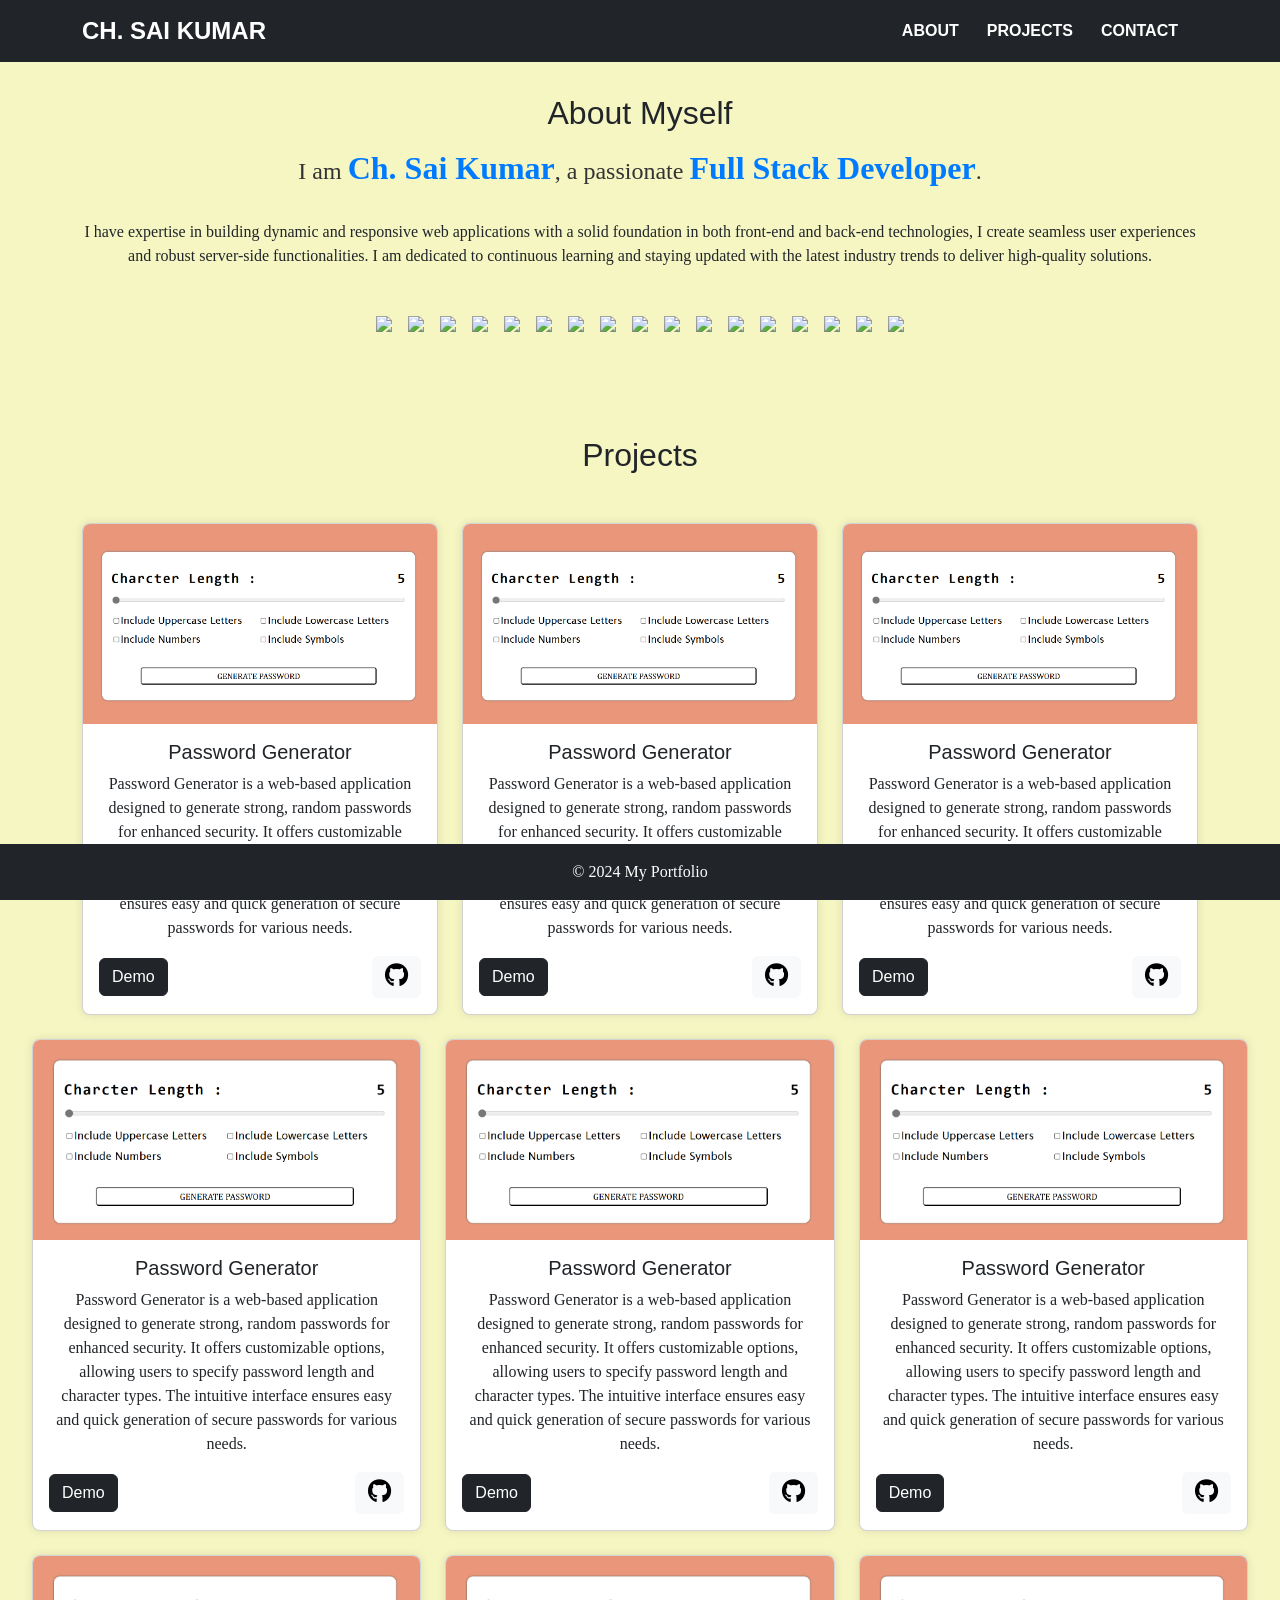
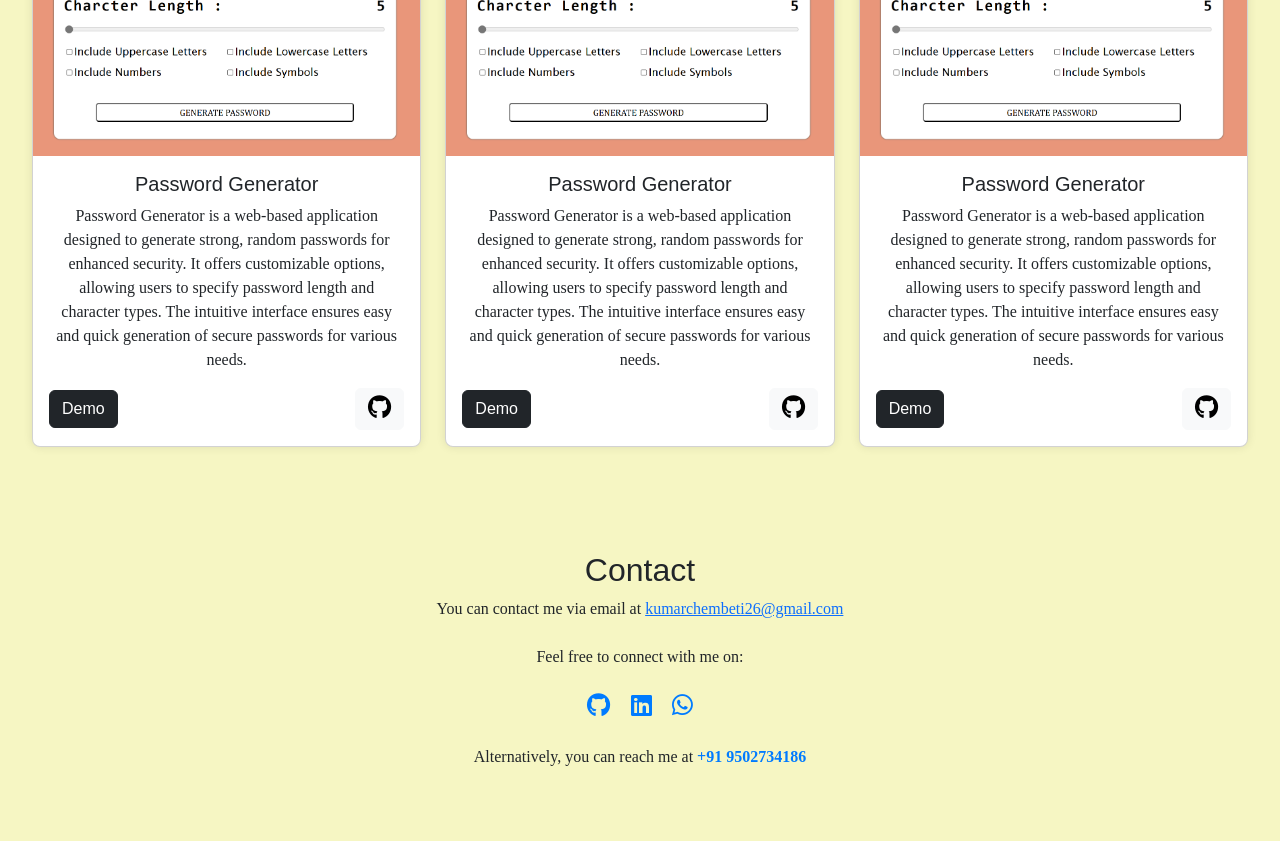
==== commit a07a9e19: "updated" ====
--- a/index.html
+++ b/index.html
@@ -16,9 +16,10 @@
         <div class="container">
             <nav class="navbar navbar-expand-lg navbar-dark">
                 <a class="navbar-brand" href="#">Ch. Sai Kumar</a>
-                <button class="navbar-toggler" type="button" data-bs-toggle="collapse" data-bs-target="#navbarNav"
+                <button class="navbar-toggler collapsed" type="button" data-bs-toggle="collapse" data-bs-target="#navbarNav"
                     aria-controls="navbarNav" aria-expanded="false" aria-label="Toggle navigation">
-                    <span class="navbar-toggler-icon"></span>
+                    <i class="fa-solid fa-grip-lines openIcon"></i>
+                    <i class="fas fa-times close-icon"></i>
                 </button>
                 <div class="collapse navbar-collapse" id="navbarNav">
                     <ul class="navbar-nav ms-auto">
@@ -36,6 +37,7 @@
             </nav>
         </div>
     </header>
+    
 
     <section id="about" class="bgLight">
         <div class="container">
@@ -46,10 +48,10 @@
                             class="highlight fs-2">Full Stack Developer</span>.</p>
                 </div>
             </div>
-            <p class="mb-5">I have expertise in building dynamic and responsive web applications. With a solid
+            <p class="mb-5">I have expertise in building dynamic and responsive web applications with a solid
                 foundation in both
                 front-end and back-end technologies, I create seamless user experiences and robust server-side
-                functionalities. My skills include HTML, CSS, JavaScript, React, Node.js, Express, and MongoDB. I am
+                functionalities. I am
                 dedicated to continuous learning and staying updated with the latest industry trends to deliver
                 high-quality solutions.</p>
             <p class="text-center d-flex align-items-center gap-3 flex-wrap justify-content-center">
@@ -310,6 +312,8 @@
                     <li><a href="https://github.com/95027" target="_blank"><i class="fab fa-github fs-4"></i></a></li>
                     <li><a href="https://linkedin.com/in/saikumar95027" target="_blank"><i
                                 class="fab fa-linkedin fs-4"></i></a></li>
+                    <li><a href="https://api.whatsapp.com/send?phone=9502734186&text=Hi"><i
+                        class="fab fa-whatsapp fs-4"></i></a></li>
                 </ul>
                 <p>Alternatively, you can reach me at <span class="highlight">+91 9502734186</span></p>
             </div>
--- a/styles.css
+++ b/styles.css
@@ -76,6 +76,27 @@
 .navbar-nav .nav-item.active .nav-link {
     color: white; /* Set color for active link */
 }
+
+.navbar-toggler .close-icon {
+    display: none;
+}
+
+.navbar-toggler.collapsed .openIcon {
+    display: inline;
+}
+
+.navbar-toggler.collapsed .close-icon {
+    display: none;
+}
+
+.navbar-toggler:not(.collapsed) .openIcon {
+    display: none;
+}
+
+.navbar-toggler:not(.collapsed) .close-icon {
+    display: inline;
+}
+
 
 
 /* Section Styles */
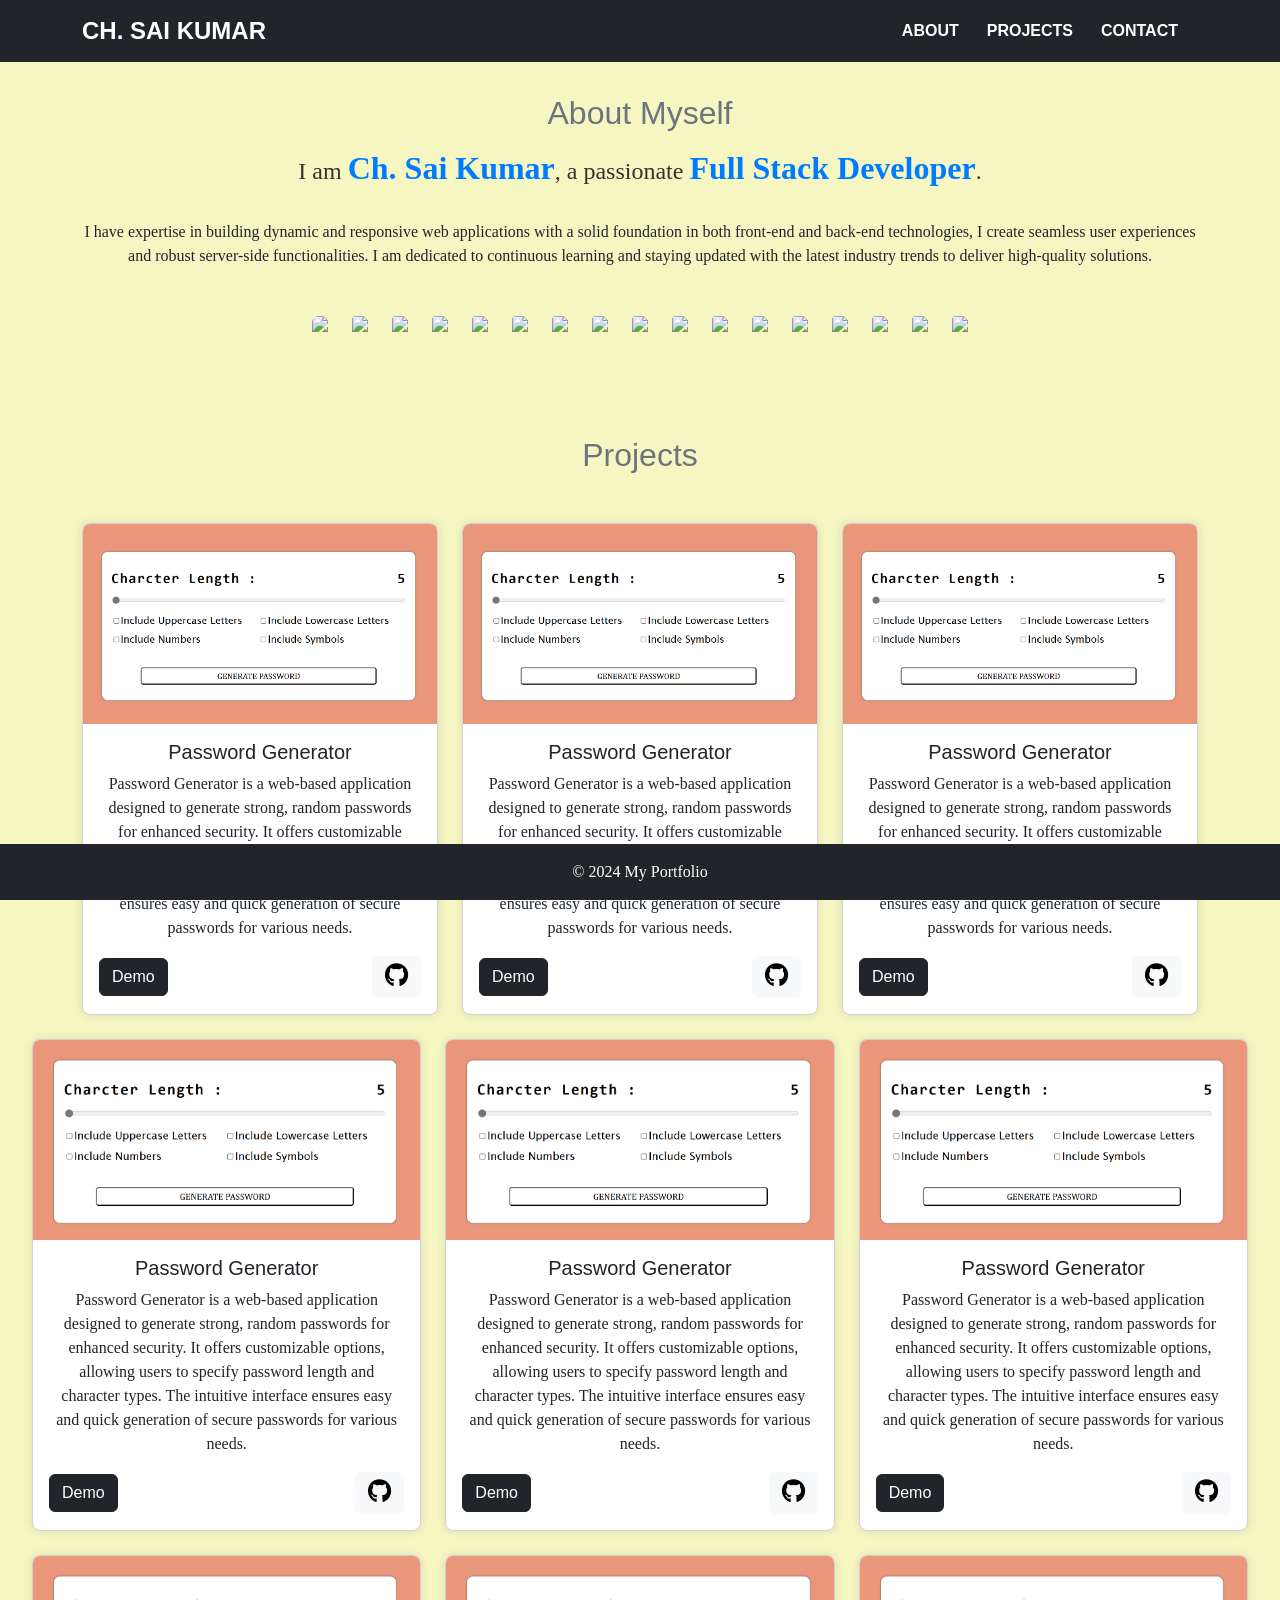
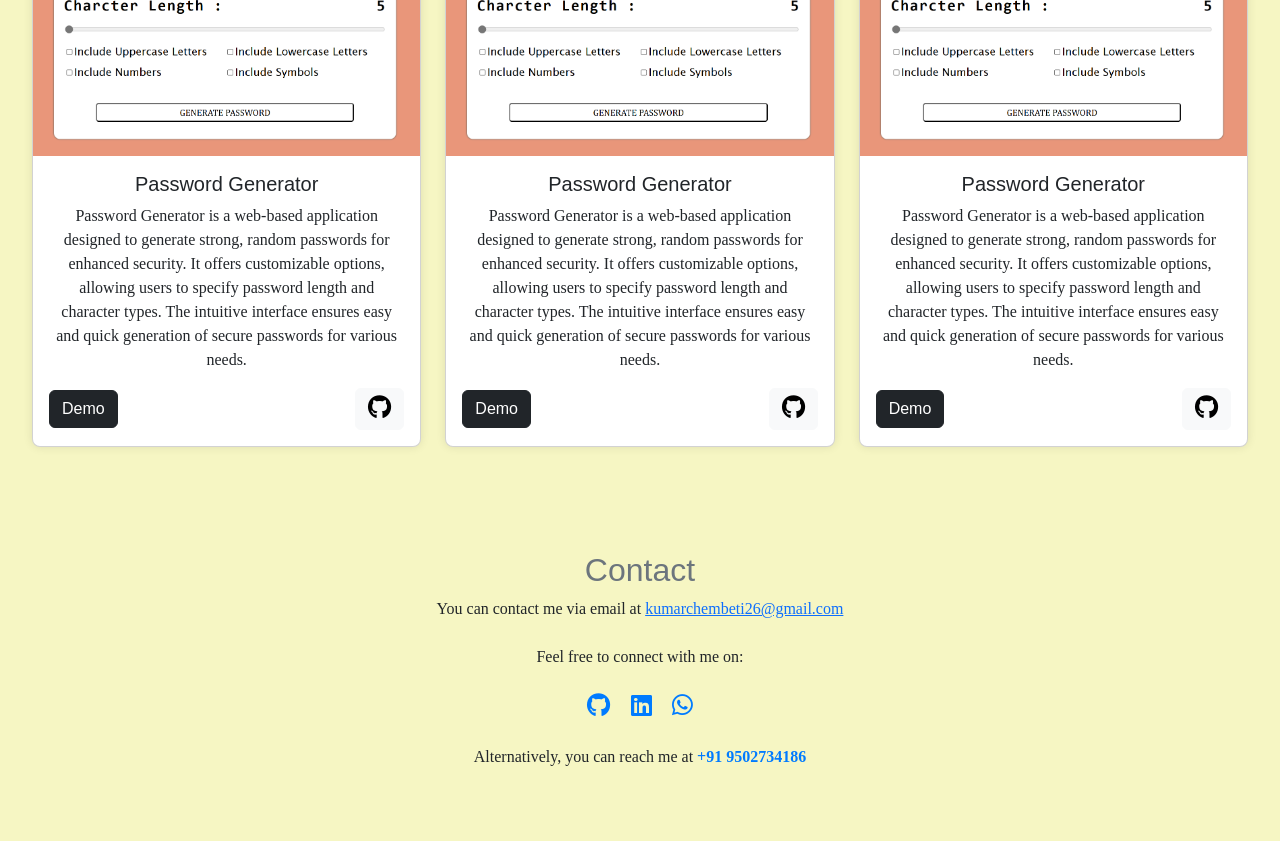
==== commit 00cf460b: "updated" ====
--- a/index.html
+++ b/index.html
@@ -41,7 +41,7 @@
 
     <section id="about" class="bgLight">
         <div class="container">
-            <h2 class="section-title">About Myself</h2>
+            <h2 class="section-title text-secondary">About Myself</h2>
             <div class="scrolling-text">
                 <div class="intro-text">
                     <p>I am <span class="highlight fs-2">Ch. Sai Kumar</span>, a passionate <span
@@ -54,41 +54,41 @@
                 functionalities. I am
                 dedicated to continuous learning and staying updated with the latest industry trends to deliver
                 high-quality solutions.</p>
-            <p class="text-center d-flex align-items-center gap-3 flex-wrap justify-content-center">
-                <img src="https://img.shields.io/badge/-Node.js-339933?style=flat-square&logo=node.js&logoColor=white"
-                    height="40">
+            <p class="text-center skills d-flex align-items-center gap-4 flex-wrap justify-content-center">
+                <img class="rounded" src="https://img.shields.io/badge/-Node.js-339933?style=flat-square&logo=node.js&logoColor=white"
+                    >
                 <img src="https://img.shields.io/badge/-Express.js-000000?style=flat-square&logo=express&logoColor=white"
-                    height="40">
+                    >
                 <img src="https://img.shields.io/badge/-React.js-61DAFB?style=flat-square&logo=react&logoColor=white"
-                    height="40">
+                    >
                 <img src="https://img.shields.io/badge/-PHP-777BB4?style=flat-square&logo=php&logoColor=white"
-                    height="40">
+                >
                 <img src="https://img.shields.io/badge/-Laravel-FF2D20?style=flat-square&logo=laravel&logoColor=white"
-                    height="40">
+                >
                 <img src="https://img.shields.io/badge/-MySQL-4479A1?style=flat-square&logo=mysql&logoColor=white"
-                    height="40">
+                >
                 <img src="https://img.shields.io/badge/-Sequelize-52B0E7?style=flat-square&logo=sequelize&logoColor=white"
-                    height="40">
+                >
                 <img src="https://img.shields.io/badge/-jQuery-0769AD?style=flat-square&logo=jquery&logoColor=white"
-                    height="40">
+                >
                 <img src="https://img.shields.io/badge/-AJAX-FFCA28?style=flat-square&logo=ajax&logoColor=white"
-                    height="40">
+                >
                 <img src="https://img.shields.io/badge/-MongoDB-47A248?style=flat-square&logo=mongodb&logoColor=white"
-                    height="40">
+                >
                 <img src="https://img.shields.io/badge/-TypeScript-3178C6?style=flat-square&logo=typescript&logoColor=white"
-                    height="40">
+                >
                 <img src="https://img.shields.io/badge/-JavaScript-F7DF1E?style=flat-square&logo=javascript&logoColor=white"
-                    height="40">
+                >
                 <img src="https://img.shields.io/badge/-HTML5-E34F26?style=flat-square&logo=html5&logoColor=white"
-                    height="40">
+                >
                 <img src="https://img.shields.io/badge/-CSS3-1572B6?style=flat-square&logo=css3&logoColor=white"
-                    height="40">
+                >
                 <img src="https://img.shields.io/badge/-Bootstrap-563D7C?style=flat-square&logo=bootstrap&logoColor=white"
-                    height="40">
+                >
                 <img src="https://img.shields.io/badge/-Tailwind_CSS-38B2AC?style=flat-square&logo=tailwind-css&logoColor=white"
-                    height="40">
+                >
                 <img src="https://img.shields.io/badge/-Git-F05032?style=flat-square&logo=git&logoColor=white"
-                    height="40">
+                >
 
             </p>
         </div>
@@ -97,7 +97,7 @@
 
 
     <section id="projects" class="mt-n5 bgLight">
-        <h2 class="mb-5 animated-heading">Projects</h2>
+        <h2 class="mb-5 animated-heading text-secondary">Projects</h2>
         <div class="container">
             <div class="row">
                 <div class="col-md-4 mb-4">
@@ -303,7 +303,7 @@
 
     <section id="contact" class="py-5 bgLight">
         <div class="container">
-            <h2 class="section-title">Contact</h2>
+            <h2 class="section-title text-secondary">Contact</h2>
             <div class="contact-info">
                 <p>You can contact me via email at <a href="mailto:example@example.com">kumarchembeti26@gmail.com</a>
                 </p>
@@ -312,7 +312,7 @@
                     <li><a href="https://github.com/95027" target="_blank"><i class="fab fa-github fs-4"></i></a></li>
                     <li><a href="https://linkedin.com/in/saikumar95027" target="_blank"><i
                                 class="fab fa-linkedin fs-4"></i></a></li>
-                    <li><a href="https://api.whatsapp.com/send?phone=9502734186&text=Hi"><i
+                    <li><a href="https://api.whatsapp.com/send?phone=+919502734186&text=Hi"><i
                         class="fab fa-whatsapp fs-4"></i></a></li>
                 </ul>
                 <p>Alternatively, you can reach me at <span class="highlight">+91 9502734186</span></p>
--- a/styles.css
+++ b/styles.css
@@ -319,14 +319,22 @@
     font-weight: bold;
 }
 
+
+.skills img{
+    height: 40px;
+    border-radius: 4px;
+}
+
 /* Media query for mobile view */
 @media (max-width: 767px) {
     .highlight {
         font-size: 12px; /* Smaller font size for mobile view */
     }
-
     .intro-text p {
         font-size: 1rem; /* Adjust the overall paragraph font size for mobile view */
+    }
+    .skills img{
+        height: 28px;
     }
 }
 /* Animation Keyframes */
@@ -341,8 +349,6 @@
         transform: scale(1);
     }
 }
-
-
-.animated-heading {
+.skills img{
     animation: pulse 2s ease-in-out infinite; 
 }
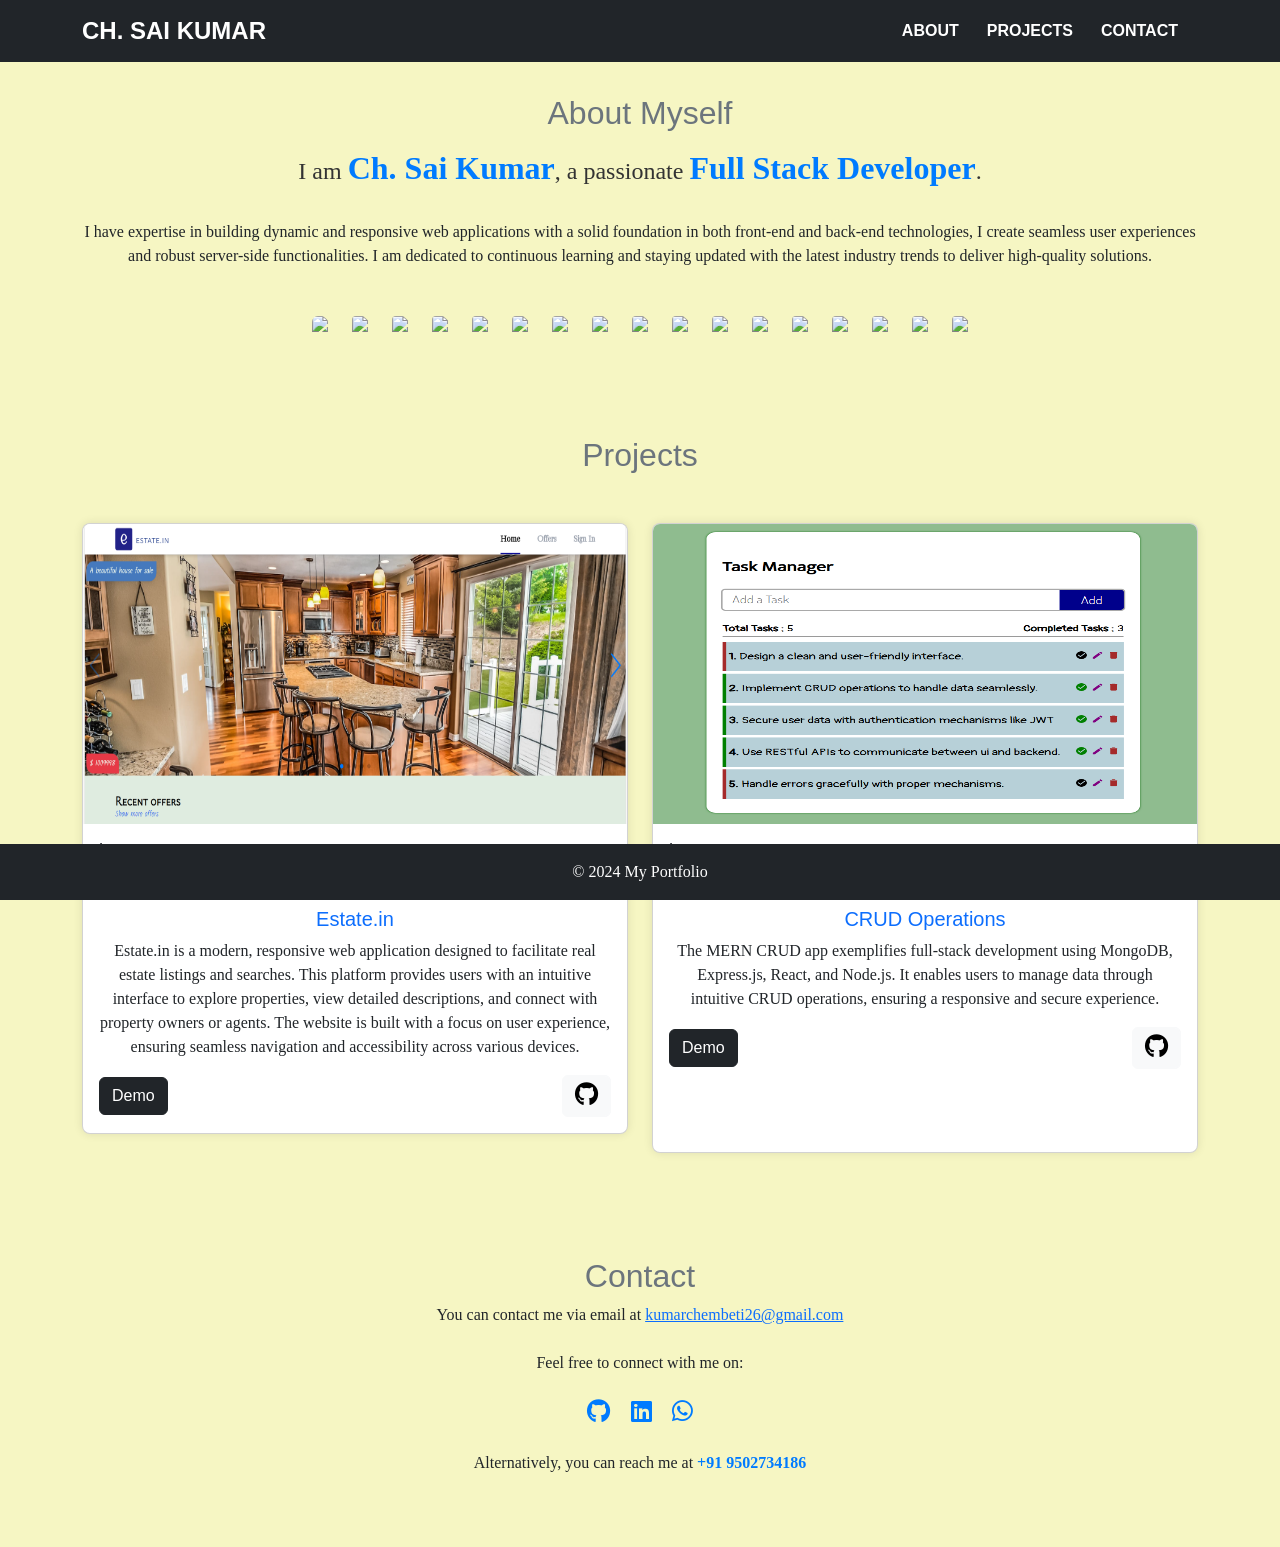
==== commit 5daf2c19: "updated" ====
--- a/index.html
+++ b/index.html
@@ -16,8 +16,9 @@
         <div class="container">
             <nav class="navbar navbar-expand-lg navbar-dark">
                 <a class="navbar-brand" href="#">Ch. Sai Kumar</a>
-                <button class="navbar-toggler collapsed" type="button" data-bs-toggle="collapse" data-bs-target="#navbarNav"
-                    aria-controls="navbarNav" aria-expanded="false" aria-label="Toggle navigation">
+                <button class="navbar-toggler collapsed" type="button" data-bs-toggle="collapse"
+                    data-bs-target="#navbarNav" aria-controls="navbarNav" aria-expanded="false"
+                    aria-label="Toggle navigation">
                     <i class="fa-solid fa-grip-lines openIcon"></i>
                     <i class="fas fa-times close-icon"></i>
                 </button>
@@ -37,7 +38,7 @@
             </nav>
         </div>
     </header>
-    
+
 
     <section id="about" class="bgLight">
         <div class="container">
@@ -55,40 +56,30 @@
                 dedicated to continuous learning and staying updated with the latest industry trends to deliver
                 high-quality solutions.</p>
             <p class="text-center skills d-flex align-items-center gap-4 flex-wrap justify-content-center">
-                <img class="rounded" src="https://img.shields.io/badge/-Node.js-339933?style=flat-square&logo=node.js&logoColor=white"
-                    >
-                <img src="https://img.shields.io/badge/-Express.js-000000?style=flat-square&logo=express&logoColor=white"
-                    >
-                <img src="https://img.shields.io/badge/-React.js-61DAFB?style=flat-square&logo=react&logoColor=white"
-                    >
-                <img src="https://img.shields.io/badge/-PHP-777BB4?style=flat-square&logo=php&logoColor=white"
-                >
-                <img src="https://img.shields.io/badge/-Laravel-FF2D20?style=flat-square&logo=laravel&logoColor=white"
-                >
-                <img src="https://img.shields.io/badge/-MySQL-4479A1?style=flat-square&logo=mysql&logoColor=white"
-                >
-                <img src="https://img.shields.io/badge/-Sequelize-52B0E7?style=flat-square&logo=sequelize&logoColor=white"
-                >
-                <img src="https://img.shields.io/badge/-jQuery-0769AD?style=flat-square&logo=jquery&logoColor=white"
-                >
-                <img src="https://img.shields.io/badge/-AJAX-FFCA28?style=flat-square&logo=ajax&logoColor=white"
-                >
-                <img src="https://img.shields.io/badge/-MongoDB-47A248?style=flat-square&logo=mongodb&logoColor=white"
-                >
-                <img src="https://img.shields.io/badge/-TypeScript-3178C6?style=flat-square&logo=typescript&logoColor=white"
-                >
-                <img src="https://img.shields.io/badge/-JavaScript-F7DF1E?style=flat-square&logo=javascript&logoColor=white"
-                >
-                <img src="https://img.shields.io/badge/-HTML5-E34F26?style=flat-square&logo=html5&logoColor=white"
-                >
-                <img src="https://img.shields.io/badge/-CSS3-1572B6?style=flat-square&logo=css3&logoColor=white"
-                >
-                <img src="https://img.shields.io/badge/-Bootstrap-563D7C?style=flat-square&logo=bootstrap&logoColor=white"
-                >
-                <img src="https://img.shields.io/badge/-Tailwind_CSS-38B2AC?style=flat-square&logo=tailwind-css&logoColor=white"
-                >
-                <img src="https://img.shields.io/badge/-Git-F05032?style=flat-square&logo=git&logoColor=white"
-                >
+                <img class="rounded"
+                    src="https://img.shields.io/badge/-Node.js-339933?style=flat-square&logo=node.js&logoColor=white">
+                <img
+                    src="https://img.shields.io/badge/-Express.js-000000?style=flat-square&logo=express&logoColor=white">
+                <img src="https://img.shields.io/badge/-React.js-61DAFB?style=flat-square&logo=react&logoColor=white">
+                <img src="https://img.shields.io/badge/-PHP-777BB4?style=flat-square&logo=php&logoColor=white">
+                <img src="https://img.shields.io/badge/-Laravel-FF2D20?style=flat-square&logo=laravel&logoColor=white">
+                <img src="https://img.shields.io/badge/-MySQL-4479A1?style=flat-square&logo=mysql&logoColor=white">
+                <img
+                    src="https://img.shields.io/badge/-Sequelize-52B0E7?style=flat-square&logo=sequelize&logoColor=white">
+                <img src="https://img.shields.io/badge/-jQuery-0769AD?style=flat-square&logo=jquery&logoColor=white">
+                <img src="https://img.shields.io/badge/-AJAX-FFCA28?style=flat-square&logo=ajax&logoColor=white">
+                <img src="https://img.shields.io/badge/-MongoDB-47A248?style=flat-square&logo=mongodb&logoColor=white">
+                <img
+                    src="https://img.shields.io/badge/-TypeScript-3178C6?style=flat-square&logo=typescript&logoColor=white">
+                <img
+                    src="https://img.shields.io/badge/-JavaScript-F7DF1E?style=flat-square&logo=javascript&logoColor=white">
+                <img src="https://img.shields.io/badge/-HTML5-E34F26?style=flat-square&logo=html5&logoColor=white">
+                <img src="https://img.shields.io/badge/-CSS3-1572B6?style=flat-square&logo=css3&logoColor=white">
+                <img
+                    src="https://img.shields.io/badge/-Bootstrap-563D7C?style=flat-square&logo=bootstrap&logoColor=white">
+                <img
+                    src="https://img.shields.io/badge/-Tailwind_CSS-38B2AC?style=flat-square&logo=tailwind-css&logoColor=white">
+                <img src="https://img.shields.io/badge/-Git-F05032?style=flat-square&logo=git&logoColor=white">
 
             </p>
         </div>
@@ -100,20 +91,23 @@
         <h2 class="mb-5 animated-heading text-secondary">Projects</h2>
         <div class="container">
             <div class="row">
-                <div class="col-md-4 mb-4">
+                <div class="col-md-6 col-2xl-4 mb-4">
                     <div class="card project-card">
-                        <img src="./assets/password.png" class="card-img-top" alt="Project 1">
+                        <!-- Adjusted image tag with updated styles -->
+                        <img src="./assets/estate.png" class="card-img-top" alt="Project 1"
+                            style="object-fit: fill; height: 300px;">
                         <div class="card-body">
-                            <h5 class="card-title">Password Generator</h5>
-                            <p class="">Password Generator is a web-based application designed to
-                                generate strong, random passwords for enhanced security. It offers customizable options,
-                                allowing users to specify password length and character types. The intuitive interface
-                                ensures easy and quick generation of secure passwords for various needs.</p>
+                            <h6 class="text-start">Languages:</h6>
+                            <p>react js, firebase, javascript, tailwindcss 3, html 5</p>
+                            <h5 class="card-title text-primary">Estate.in</h5>
+                            <p class="">Estate.in is a modern, responsive web application designed to facilitate real
+                                estate listings and searches. This platform provides users with an intuitive interface
+                                to explore properties, view detailed descriptions, and connect with property owners or
+                                agents. The website is built with a focus on user experience, ensuring seamless
+                                navigation and accessibility across various devices.</p>
                             <div class="d-flex align-items-center justify-content-between">
-                                <a href="https://password-generator-95027.vercel.app" target="_blank"
-                                    class="btn btn-dark">Demo</a>
-                                <a href="https://github.com/95027/password_generator" class="btn btn-light"
-                                    target="_blank">
+                                <a href="https://estate-in.vercel.app" target="_blank" class="btn btn-dark">Demo</a>
+                                <a href="https://github.com/95027/estate.in" class="btn btn-light" target="_blank">
                                     <i class="fab fa-github fs-4"></i>
                                 </a>
                             </div>
@@ -121,183 +115,31 @@
                     </div>
                 </div>
 
-                <div class="col-md-4 mb-4">
-                    <div class="card project-card">
-                        <img src="./assets/password.png" class="card-img-top" alt="Project 1">
+                <div class="col-md-6 col-2xl-4 mb-4">
+                    <div class="card project-card" style="min-height: 630px;">
+                        <img src="./assets/mern_crud.png" class="card-img-top" alt="Project 1"
+                            style="object-fit:fill; height: 300px;">
                         <div class="card-body">
-                            <h5 class="card-title">Password Generator</h5>
-                            <p class="card-text text-justify">Password Generator is a web-based application designed to
-                                generate strong, random passwords for enhanced security. It offers customizable options,
-                                allowing users to specify password length and character types. The intuitive interface
-                                ensures easy and quick generation of secure passwords for various needs.</p>
+                            <h6 class="text-start">Languages:</h6>
+                            <p>Mern stack</p>
+                            <h5 class="card-title text-primary">CRUD Operations</h5>
+                            <p class="">The MERN CRUD app exemplifies full-stack development using MongoDB, Express.js,
+                                React, and Node.js. It enables users to manage data through intuitive CRUD operations,
+                                ensuring a responsive and secure experience.</p>
                             <div class="d-flex align-items-center justify-content-between">
-                                <a href="https://password-generator-95027.vercel.app" target="_blank"
+                                <a href="https://mern-crud-app-ckux.onrender.com" target="_blank"
                                     class="btn btn-dark">Demo</a>
-                                <a href="https://github.com/95027/password_generator" class="btn btn-light"
-                                    target="_blank">
+                                <a href="https://github.com/95027/mern_crud_app" class="btn btn-light" target="_blank">
                                     <i class="fab fa-github fs-4"></i>
                                 </a>
                             </div>
                         </div>
                     </div>
                 </div>
-
-                <div class="col-md-4 mb-4">
-                    <div class="card project-card">
-                        <img src="./assets/password.png" class="card-img-top" alt="Project 1">
-                        <div class="card-body">
-                            <h5 class="card-title">Password Generator</h5>
-                            <p class="card-text text-justify">Password Generator is a web-based application designed to
-                                generate strong, random passwords for enhanced security. It offers customizable options,
-                                allowing users to specify password length and character types. The intuitive interface
-                                ensures easy and quick generation of secure passwords for various needs.</p>
-                            <div class="d-flex align-items-center justify-content-between">
-                                <a href="https://password-generator-95027.vercel.app" target="_blank"
-                                    class="btn btn-dark">Demo</a>
-                                <a href="https://github.com/95027/password_generator" class="btn btn-light"
-                                    target="_blank">
-                                    <i class="fab fa-github fs-4"></i>
-                                </a>
-                            </div>
-                        </div>
-                    </div>
-                </div>
-
-                <!-- Add more project cards as needed -->
             </div>
         </div>
-
         <div class="row">
-            <div class="col-md-4 mb-4">
-                <div class="card project-card">
-                    <img src="./assets/password.png" class="card-img-top" alt="Project 1">
-                    <div class="card-body">
-                        <h5 class="card-title">Password Generator</h5>
-                        <p class="card-text text-justify">Password Generator is a web-based application designed to
-                            generate strong, random passwords for enhanced security. It offers customizable options,
-                            allowing users to specify password length and character types. The intuitive interface
-                            ensures easy and quick generation of secure passwords for various needs.</p>
-                        <div class="d-flex align-items-center justify-content-between">
-                            <a href="https://password-generator-95027.vercel.app" target="_blank"
-                                class="btn btn-dark">Demo</a>
-                            <a href="https://github.com/95027/password_generator" class="btn btn-light" target="_blank">
-                                <i class="fab fa-github fs-4"></i>
-                            </a>
-                        </div>
-                    </div>
-                </div>
-            </div>
-
-            <div class="col-md-4 mb-4">
-                <div class="card project-card">
-                    <img src="./assets/password.png" class="card-img-top" alt="Project 1">
-                    <div class="card-body">
-                        <h5 class="card-title">Password Generator</h5>
-                        <p class="card-text text-justify">Password Generator is a web-based application designed to
-                            generate strong, random passwords for enhanced security. It offers customizable options,
-                            allowing users to specify password length and character types. The intuitive interface
-                            ensures easy and quick generation of secure passwords for various needs.</p>
-                        <div class="d-flex align-items-center justify-content-between">
-                            <a href="https://password-generator-95027.vercel.app" target="_blank"
-                                class="btn btn-dark">Demo</a>
-                            <a href="https://github.com/95027/password_generator" class="btn btn-light" target="_blank">
-                                <i class="fab fa-github fs-4"></i>
-                            </a>
-                        </div>
-                    </div>
-                </div>
-            </div>
-
-            <div class="col-md-4 mb-4">
-                <div class="card project-card">
-                    <img src="./assets/password.png" class="card-img-top" alt="Project 1">
-                    <div class="card-body">
-                        <h5 class="card-title">Password Generator</h5>
-                        <p class="card-text text-justify">Password Generator is a web-based application designed to
-                            generate strong, random passwords for enhanced security. It offers customizable options,
-                            allowing users to specify password length and character types. The intuitive interface
-                            ensures easy and quick generation of secure passwords for various needs.</p>
-                        <div class="d-flex align-items-center justify-content-between">
-                            <a href="https://password-generator-95027.vercel.app" target="_blank"
-                                class="btn btn-dark">Demo</a>
-                            <a href="https://github.com/95027/password_generator" class="btn btn-light" target="_blank">
-                                <i class="fab fa-github fs-4"></i>
-                            </a>
-                        </div>
-                    </div>
-                </div>
-            </div>
-
-            <!-- Add more project cards as needed -->
         </div>
-        </div>
-
-        <div class="row">
-            <div class="col-md-4 mb-4">
-                <div class="card project-card">
-                    <img src="./assets/password.png" class="card-img-top" alt="Project 1">
-                    <div class="card-body">
-                        <h5 class="card-title">Password Generator</h5>
-                        <p class="card-text text-justify">Password Generator is a web-based application designed to
-                            generate strong, random passwords for enhanced security. It offers customizable options,
-                            allowing users to specify password length and character types. The intuitive interface
-                            ensures easy and quick generation of secure passwords for various needs.</p>
-                        <div class="d-flex align-items-center justify-content-between">
-                            <a href="https://password-generator-95027.vercel.app" target="_blank"
-                                class="btn btn-dark">Demo</a>
-                            <a href="https://github.com/95027/password_generator" class="btn btn-light" target="_blank">
-                                <i class="fab fa-github fs-4"></i>
-                            </a>
-                        </div>
-                    </div>
-                </div>
-            </div>
-
-            <div class="col-md-4 mb-4">
-                <div class="card project-card">
-                    <img src="./assets/password.png" class="card-img-top" alt="Project 1">
-                    <div class="card-body">
-                        <h5 class="card-title">Password Generator</h5>
-                        <p class="card-text text-justify">Password Generator is a web-based application designed to
-                            generate strong, random passwords for enhanced security. It offers customizable options,
-                            allowing users to specify password length and character types. The intuitive interface
-                            ensures easy and quick generation of secure passwords for various needs.</p>
-                        <div class="d-flex align-items-center justify-content-between">
-                            <a href="https://password-generator-95027.vercel.app" target="_blank"
-                                class="btn btn-dark">Demo</a>
-                            <a href="https://github.com/95027/password_generator" class="btn btn-light" target="_blank">
-                                <i class="fab fa-github fs-4"></i>
-                            </a>
-                        </div>
-                    </div>
-                </div>
-            </div>
-
-            <div class="col-md-4 mb-4">
-                <div class="card project-card">
-                    <img src="./assets/password.png" class="card-img-top" alt="Project 1">
-                    <div class="card-body">
-                        <h5 class="card-title">Password Generator</h5>
-                        <p class="card-text text-justify">Password Generator is a web-based application designed to
-                            generate strong, random passwords for enhanced security. It offers customizable options,
-                            allowing users to specify password length and character types. The intuitive interface
-                            ensures easy and quick generation of secure passwords for various needs.</p>
-                        <div class="d-flex align-items-center justify-content-between">
-                            <a href="https://password-generator-95027.vercel.app" target="_blank"
-                                class="btn btn-dark">Demo</a>
-                            <a href="https://github.com/95027/password_generator" class="btn btn-light" target="_blank">
-                                <i class="fab fa-github fs-4"></i>
-                            </a>
-                        </div>
-                    </div>
-                </div>
-            </div>
-
-            <!-- Add more project cards as needed -->
-        </div>
-        </div>
-        </div>
-
 
     </section>
 
@@ -313,7 +155,7 @@
                     <li><a href="https://linkedin.com/in/saikumar95027" target="_blank"><i
                                 class="fab fa-linkedin fs-4"></i></a></li>
                     <li><a href="https://api.whatsapp.com/send?phone=+919502734186&text=Hi"><i
-                        class="fab fa-whatsapp fs-4"></i></a></li>
+                                class="fab fa-whatsapp fs-4"></i></a></li>
                 </ul>
                 <p>Alternatively, you can reach me at <span class="highlight">+91 9502734186</span></p>
             </div>
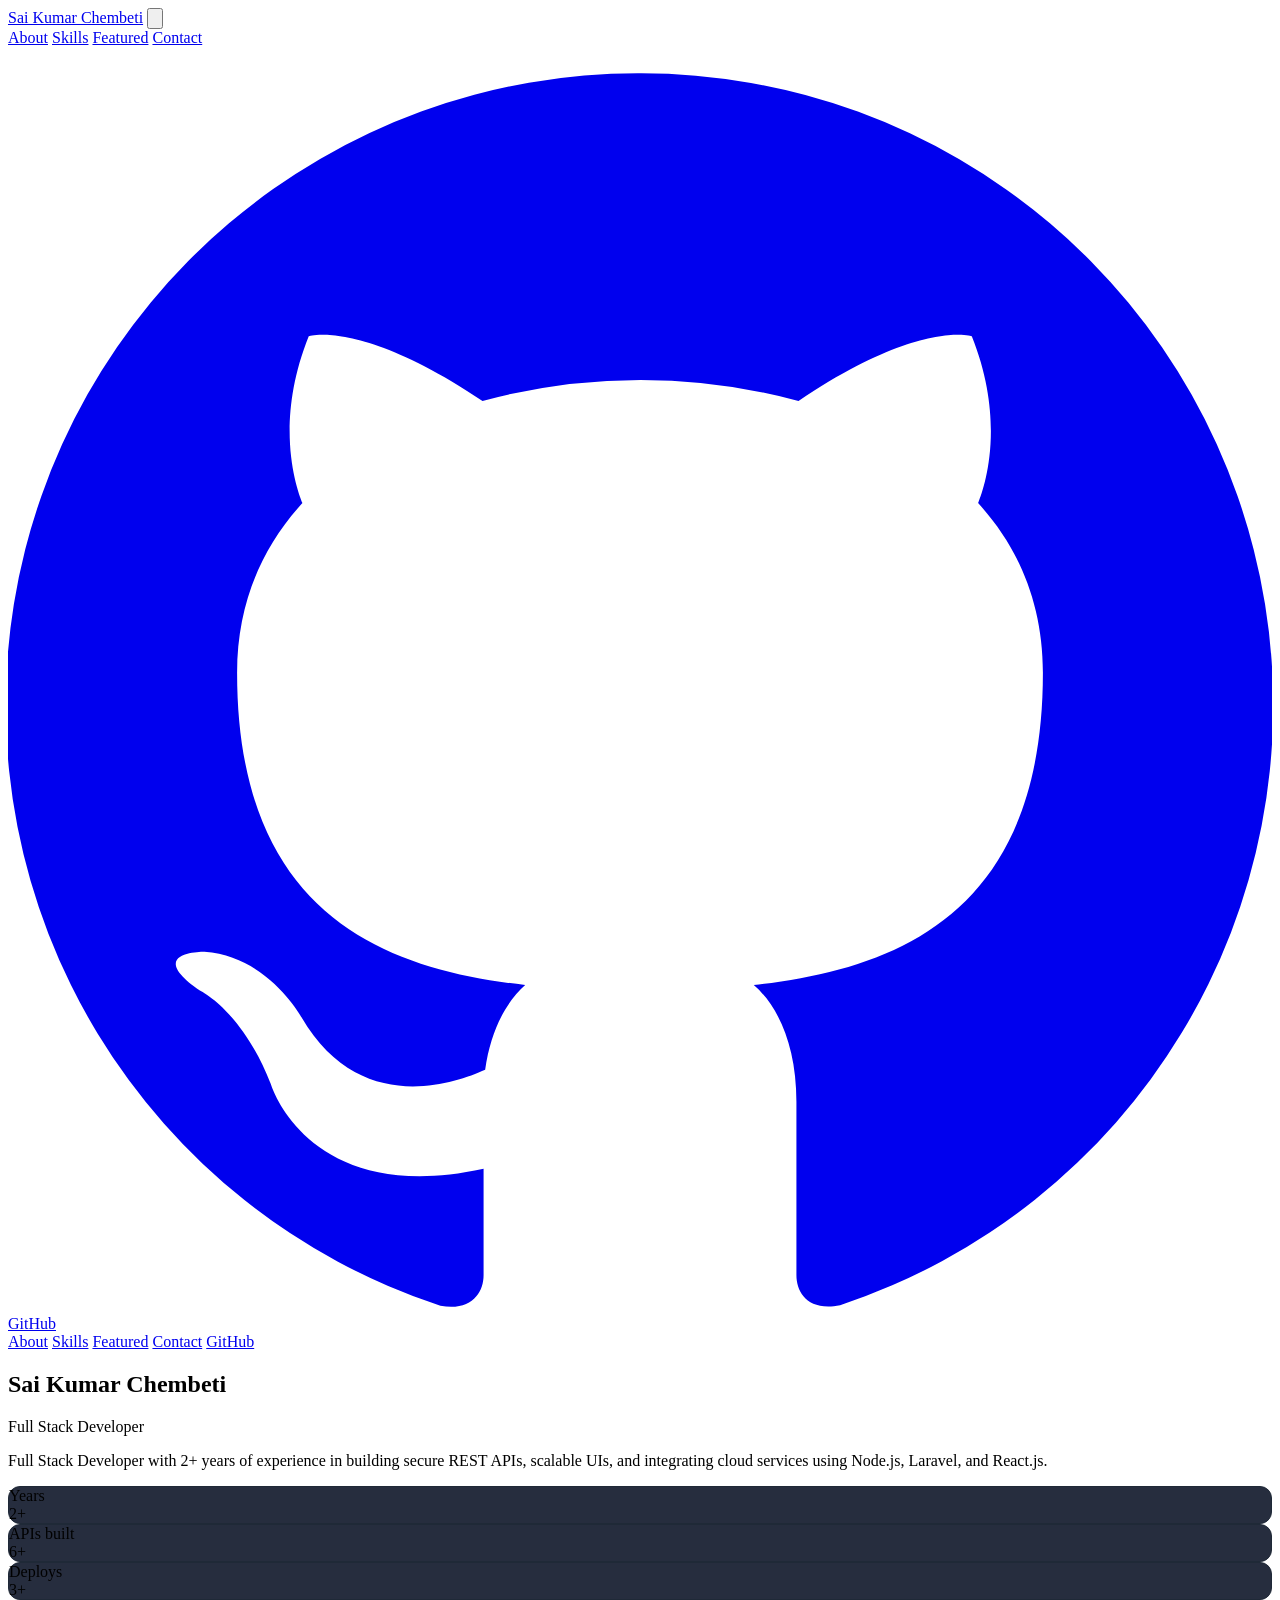
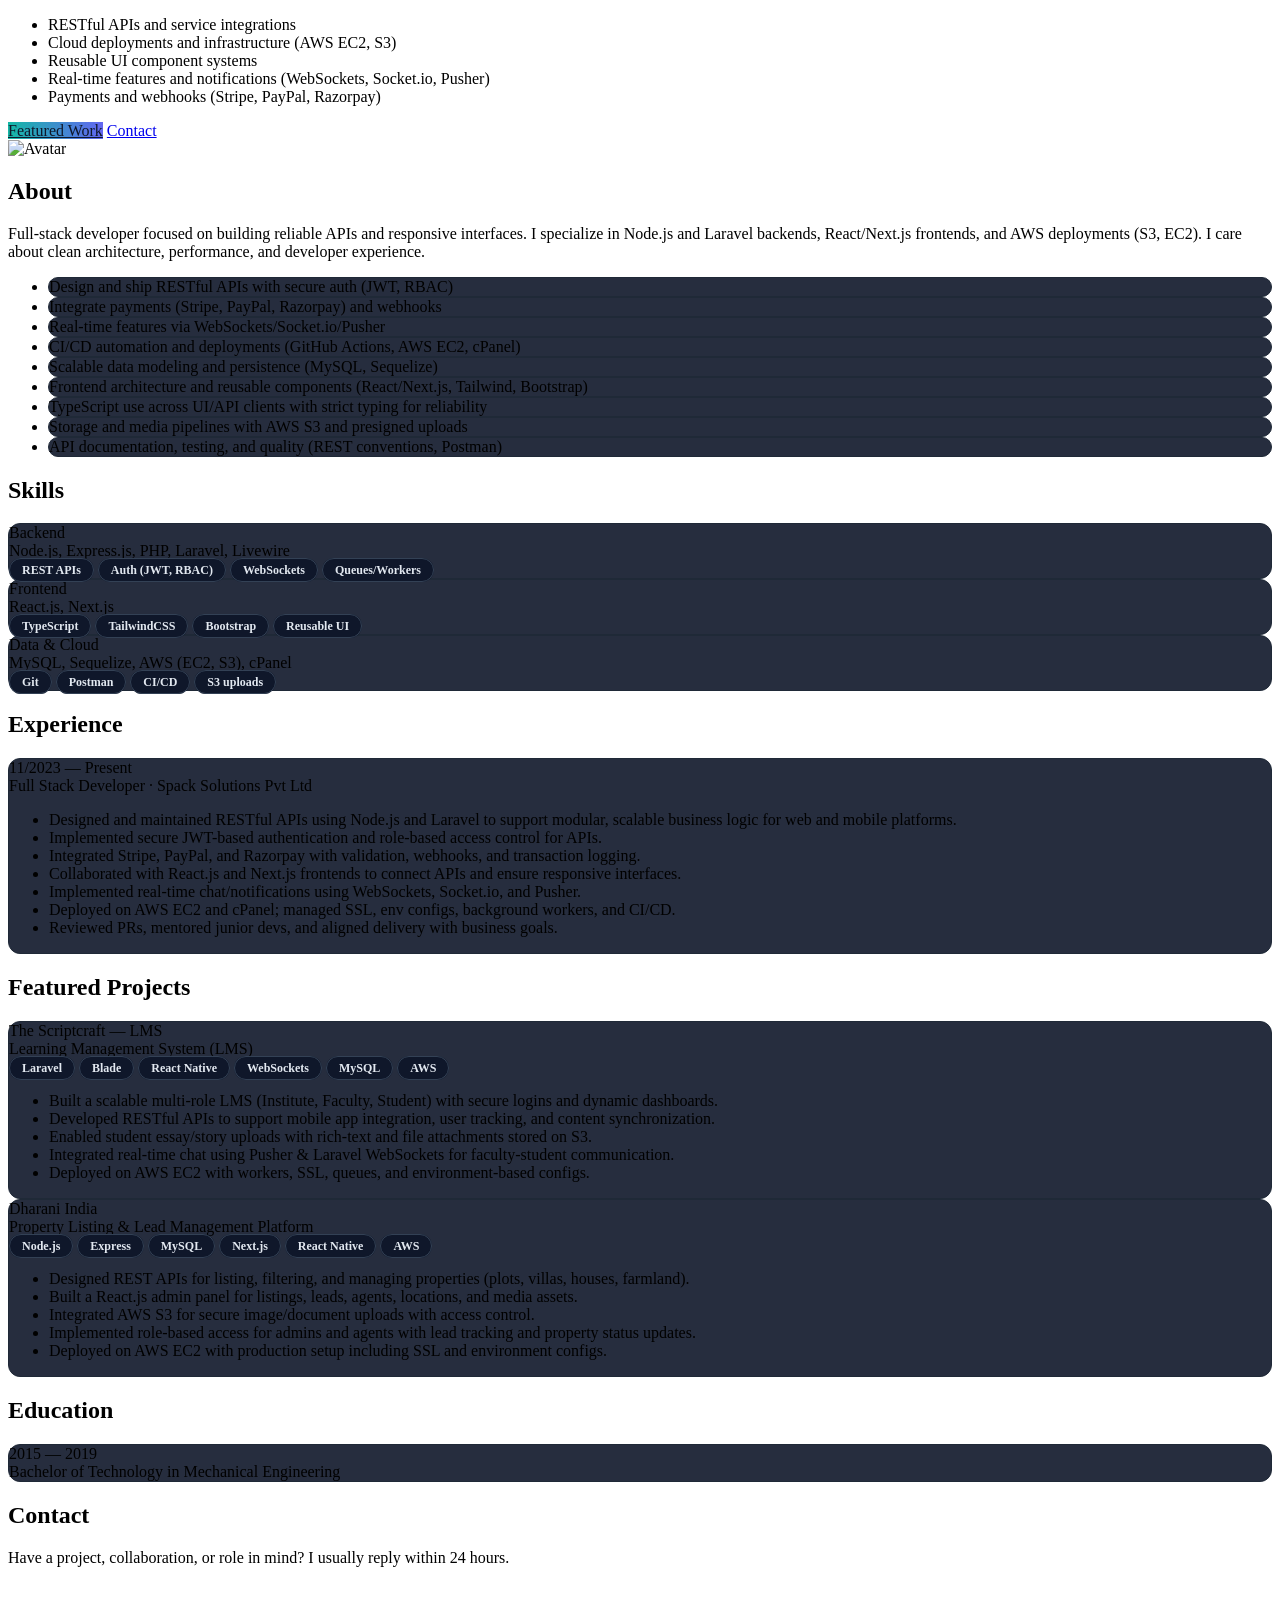
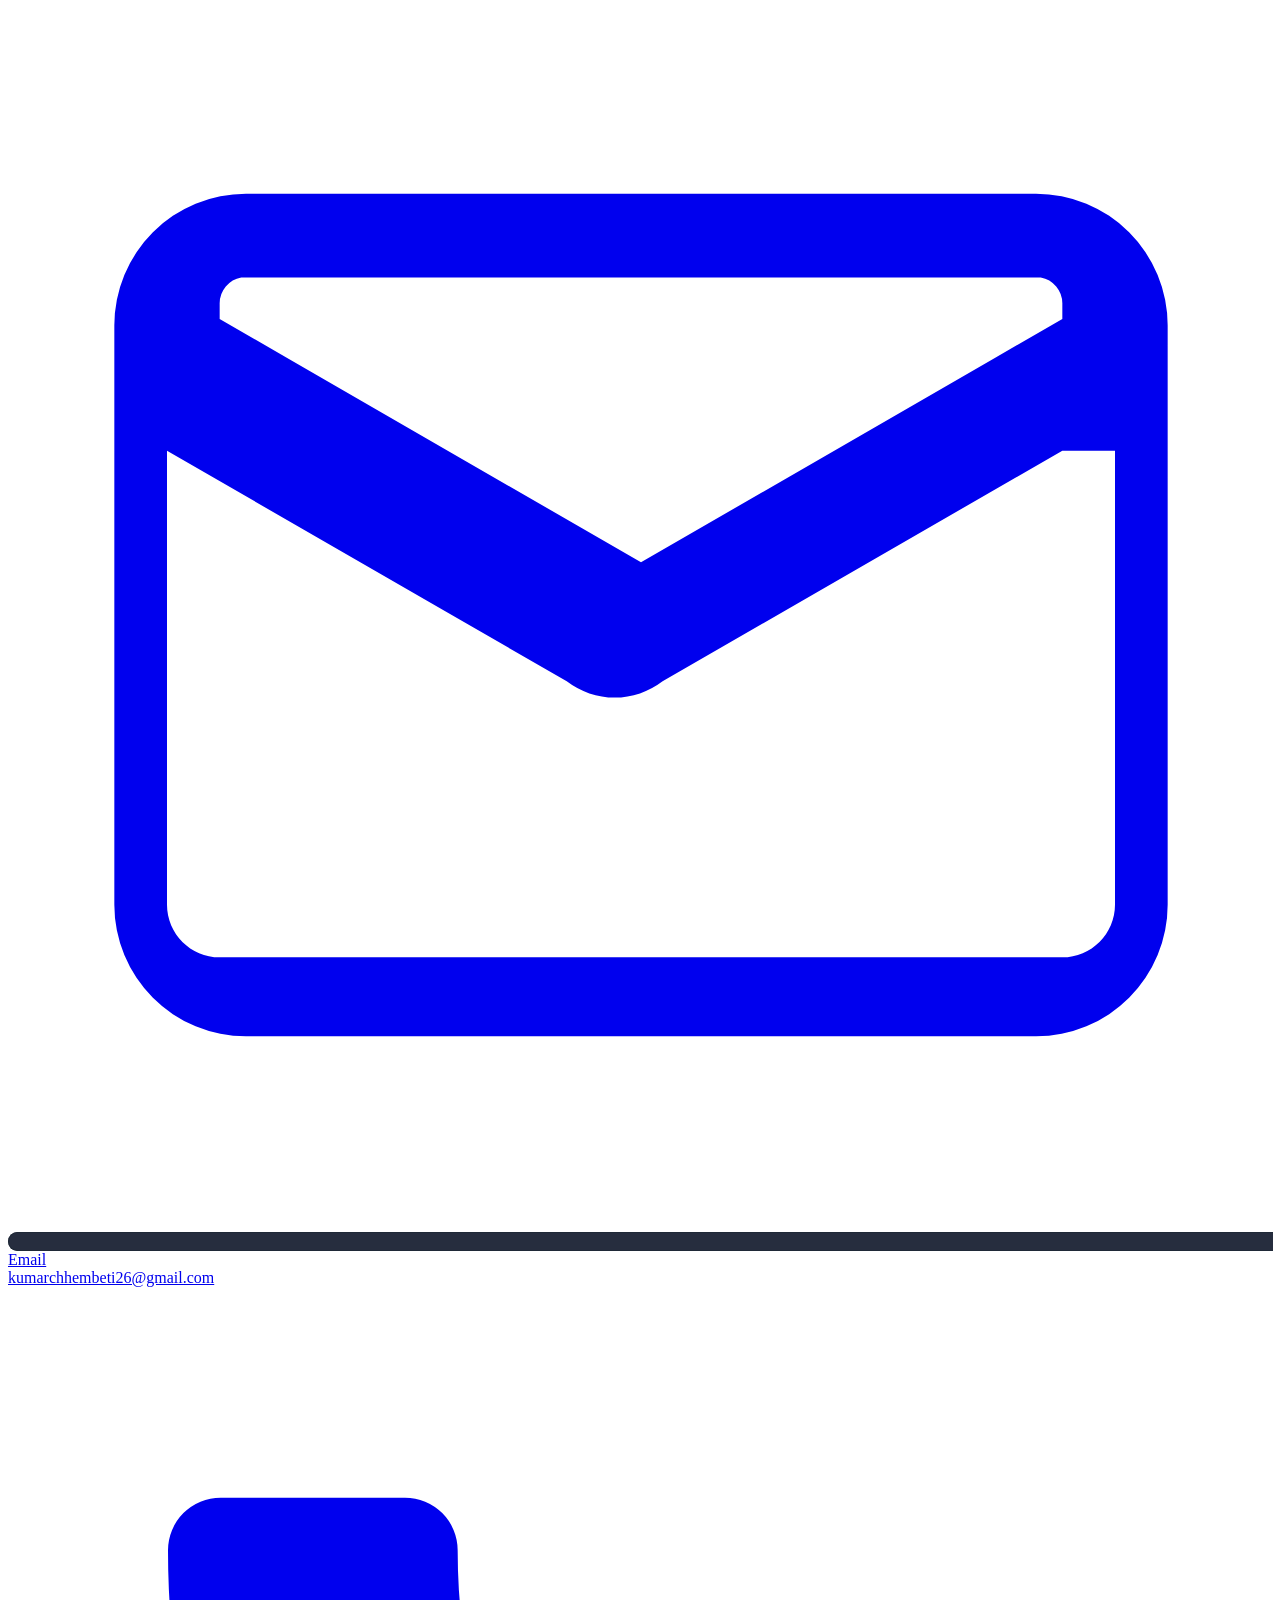
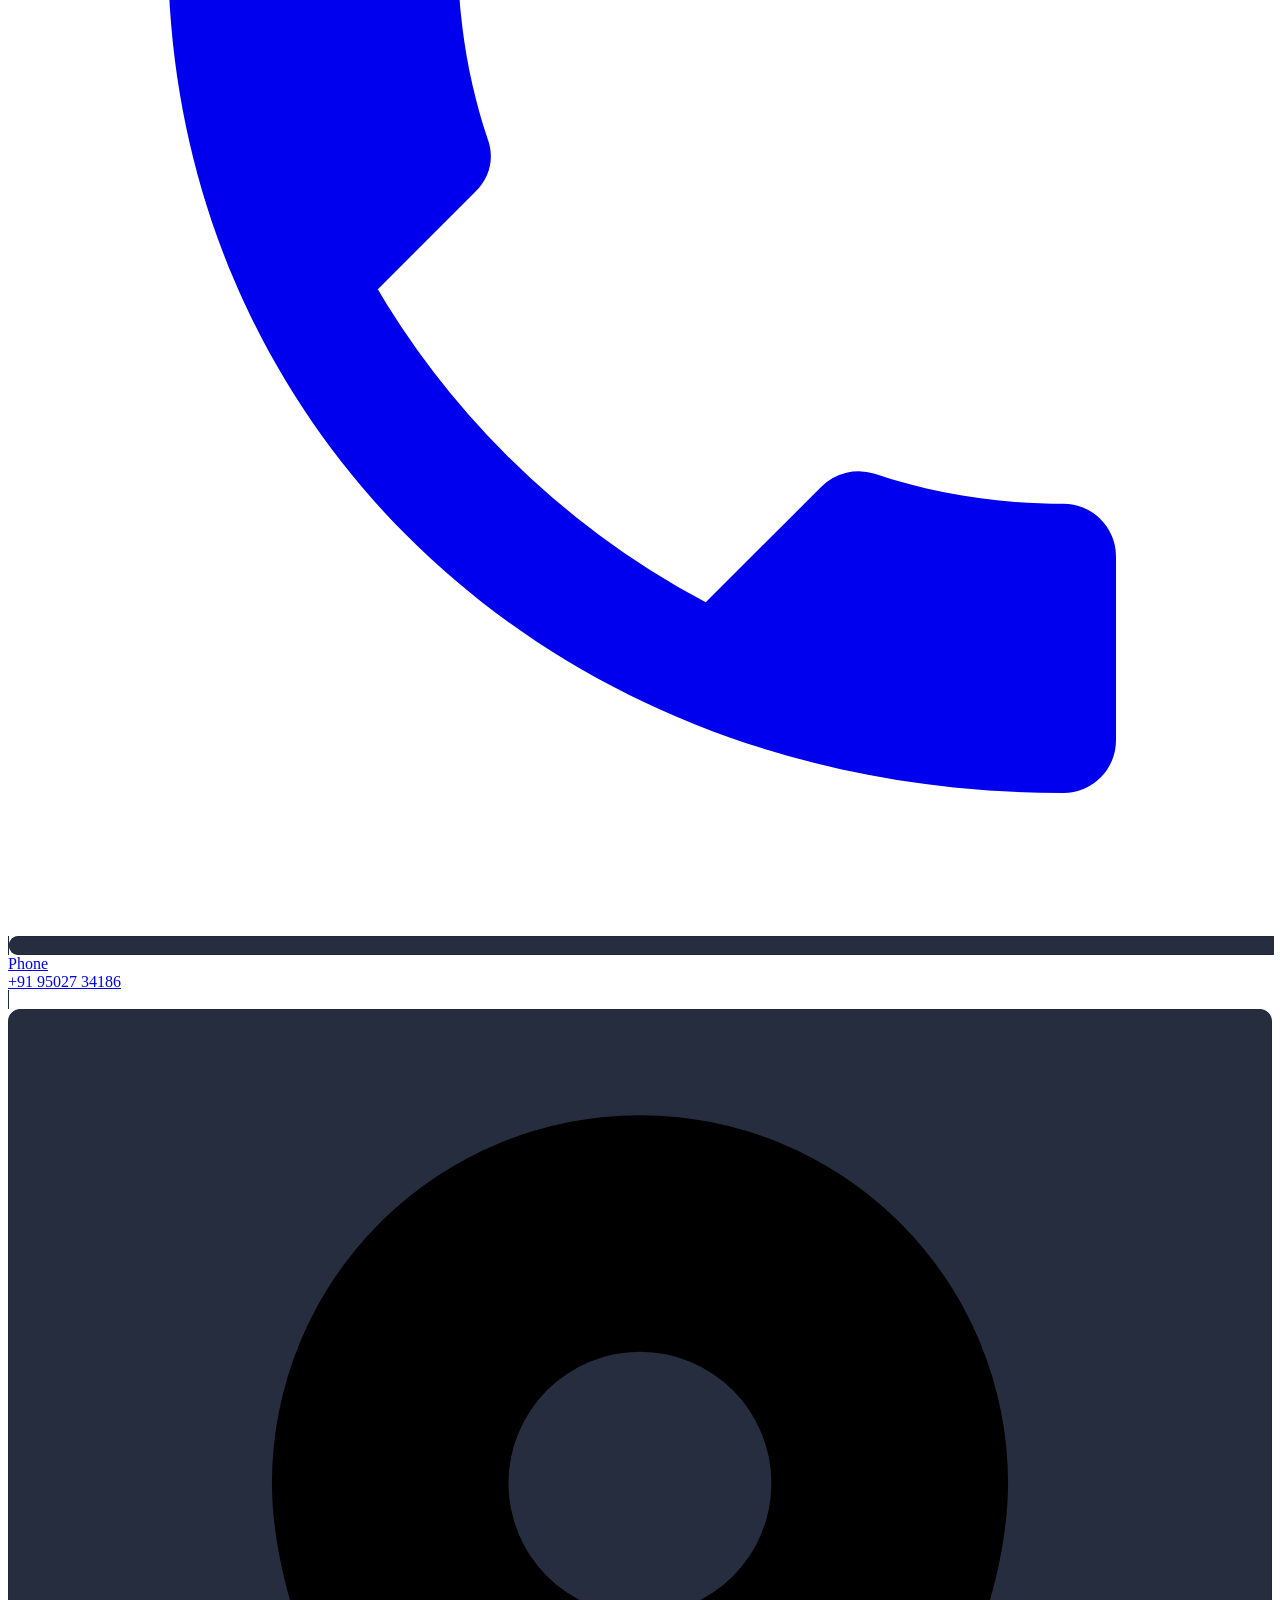
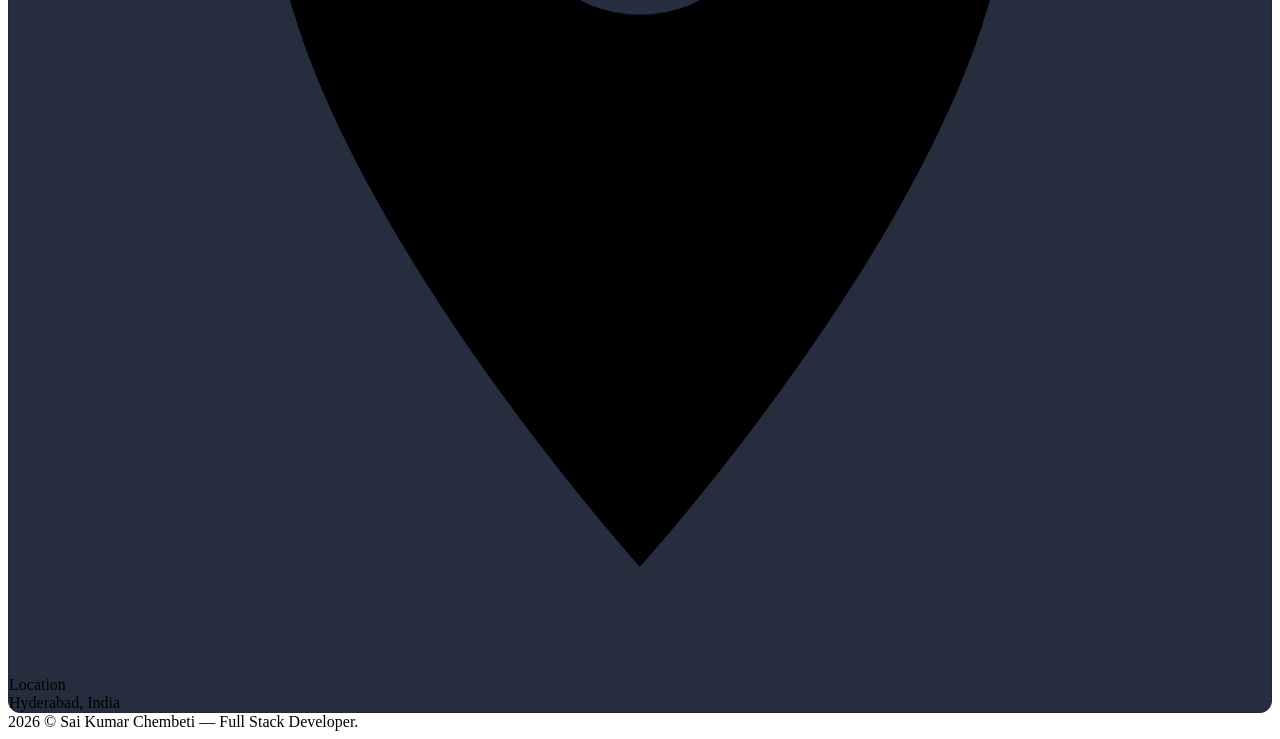
==== commit 2135750a: "first commit" ====
--- a/index.html
+++ b/index.html
@@ -1,177 +1,586 @@
 <!DOCTYPE html>
 <html lang="en">
-
-<head>
-    <meta charset="UTF-8">
-    <meta name="viewport" content="width=device-width, initial-scale=1.0">
-    <title>Portfolio</title>
-    <link rel="stylesheet" href="https://cdnjs.cloudflare.com/ajax/libs/bootstrap/5.3.3/css/bootstrap.min.css" />
-    <link rel="stylesheet" href="https://cdnjs.cloudflare.com/ajax/libs/font-awesome/6.0.0-beta3/css/all.min.css">
-
-    <link rel="stylesheet" href="styles.css">
-</head>
-
-<body>
-    <header class="bg-dark text-white p-0 sticky-top">
-        <div class="container">
-            <nav class="navbar navbar-expand-lg navbar-dark">
-                <a class="navbar-brand" href="#">Ch. Sai Kumar</a>
-                <button class="navbar-toggler collapsed" type="button" data-bs-toggle="collapse"
-                    data-bs-target="#navbarNav" aria-controls="navbarNav" aria-expanded="false"
-                    aria-label="Toggle navigation">
-                    <i class="fa-solid fa-grip-lines openIcon"></i>
-                    <i class="fas fa-times close-icon"></i>
-                </button>
-                <div class="collapse navbar-collapse" id="navbarNav">
-                    <ul class="navbar-nav ms-auto">
-                        <li class="nav-item">
-                            <a class="nav-link" href="#about">About</a>
-                        </li>
-                        <li class="nav-item">
-                            <a class="nav-link" href="#projects">Projects</a>
-                        </li>
-                        <li class="nav-item">
-                            <a class="nav-link" href="#contact">Contact</a>
-                        </li>
-                    </ul>
-                </div>
-            </nav>
-        </div>
+  <head>
+    <meta charset="utf-8" />
+    <meta name="viewport" content="width=device-width, initial-scale=1" />
+    <title>Portfolio | Sai Kumar Chembeti</title>
+    <meta
+      name="description"
+      content="Personal portfolio of 95027: projects, skills, contact."
+    />
+    <link rel="preconnect" href="https://fonts.googleapis.com" />
+    <link rel="preconnect" href="https://fonts.gstatic.com" crossorigin />
+    <link
+      href="https://fonts.googleapis.com/css2?family=Inter:wght@300;400;500;600;700;800;900&family=Sora:wght@400;600;700;800&display=swap"
+      rel="stylesheet"
+    />
+    <script src="https://cdn.tailwindcss.com"></script>
+    <script>
+      tailwind.config = {
+        theme: {
+          extend: {
+            fontFamily: {
+              sans: ["Inter", "ui-sans-serif", "system-ui"],
+              display: ["Sora", "Inter", "ui-sans-serif", "system-ui"],
+            },
+          },
+        },
+      };
+    </script>
+    <link rel="stylesheet" href="assets/css/styles.css" />
+    <meta property="og:title" content="Portfolio | 95027" />
+    <meta
+      property="og:description"
+      content="Projects and profile pulled from GitHub."
+    />
+    <meta property="og:type" content="website" />
+  </head>
+  <body class="bg-slate-950 text-slate-100 font-sans">
+    <!-- Header -->
+    <header
+      class="sticky top-0 z-40 backdrop-blur supports-[backdrop-filter]:bg-slate-950/70 border-b border-slate-800"
+    >
+      <div
+        class="max-w-6xl mx-auto px-4 py-3 flex items-center justify-between"
+      >
+        <a href="#" class="text-lg font-bold tracking-tight font-display"
+          >Sai Kumar Chembeti</a
+        >
+        <button
+          id="menu-btn"
+          class="sm:hidden inline-flex items-center justify-center h-9 w-9 rounded-md border border-slate-700 bg-slate-800 hover:bg-slate-700"
+          aria-label="Open menu"
+        >
+          <svg
+            xmlns="http://www.w3.org/2000/svg"
+            class="h-5 w-5"
+            viewBox="0 0 24 24"
+            fill="currentColor"
+          >
+            <path d="M3 6h18M3 12h18M3 18h18" />
+          </svg>
+        </button>
+        <nav id="main-nav" class="hidden sm:flex gap-6 text-sm">
+          <a class="hover:text-teal-400" href="#about">About</a>
+          <a class="hover:text-teal-400" href="#skills">Skills</a>
+          <a class="hover:text-teal-400" href="#featured">Featured</a>
+          <a class="hover:text-teal-400" href="#contact">Contact</a>
+        </nav>
+        <div class="hidden sm:flex items-center gap-3">
+          <a
+            id="github-link"
+            target="_blank"
+            rel="noopener"
+            class="inline-flex items-center gap-2 text-sm px-3 py-1.5 rounded-md bg-slate-800 hover:bg-slate-700 border border-slate-700"
+            href="https://github.com/95027"
+          >
+            <svg
+              xmlns="http://www.w3.org/2000/svg"
+              viewBox="0 0 24 24"
+              fill="currentColor"
+              class="w-4 h-4"
+            >
+              <path
+                d="M12 .5a12 12 0 0 0-3.79 23.4c.6.11.82-.26.82-.58v-2.02c-3.34.73-4.04-1.61-4.04-1.61-.55-1.4-1.34-1.77-1.34-1.77-1.09-.75.08-.74.08-.74 1.2.08 1.84 1.24 1.84 1.24 1.07 1.84 2.8 1.31 3.49 1 .11-.78.42-1.31.76-1.61-2.66-.3-5.47-1.33-5.47-5.93 0-1.31.47-2.38 1.24-3.22-.12-.3-.54-1.52.12-3.17 0 0 1-.32 3.3 1.23a11.5 11.5 0 0 1 6 0c2.29-1.55 3.29-1.23 3.29-1.23.66 1.65.24 2.87.12 3.17.77.84 1.23 1.91 1.23 3.22 0 4.61-2.81 5.63-5.49 5.93.43.37.81 1.1.81 2.22v3.29c0 .32.21.69.83.57A12 12 0 0 0 12 .5Z"
+              />
+            </svg>
+            <span>GitHub</span>
+          </a>
+        </div>
+      </div>
+      <div
+        id="mobile-nav"
+        class="sm:hidden hidden border-t border-slate-800 bg-slate-950/90"
+      >
+        <div class="max-w-6xl mx-auto px-4 py-3 flex flex-col gap-3 text-sm">
+          <a class="hover:text-teal-400" href="#about">About</a>
+          <a class="hover:text-teal-400" href="#skills">Skills</a>
+          <a class="hover:text-teal-400" href="#featured">Featured</a>
+          <a class="hover:text-teal-400" href="#contact">Contact</a>
+          <a
+            class="inline-flex items-center gap-2 text-sm px-3 py-1.5 rounded-md bg-slate-800 hover:bg-slate-700 border border-slate-700 w-max"
+            href="https://github.com/95027"
+            target="_blank"
+            rel="noopener"
+            >GitHub</a
+          >
+        </div>
+      </div>
     </header>
 
-
-    <section id="about" class="bgLight">
-        <div class="container">
-            <h2 class="section-title text-secondary">About Myself</h2>
-            <div class="scrolling-text">
-                <div class="intro-text">
-                    <p>I am <span class="highlight fs-2">Ch. Sai Kumar</span>, a passionate <span
-                            class="highlight fs-2">Full Stack Developer</span>.</p>
-                </div>
-            </div>
-            <p class="mb-5">I have expertise in building dynamic and responsive web applications with a solid
-                foundation in both
-                front-end and back-end technologies, I create seamless user experiences and robust server-side
-                functionalities. I am
-                dedicated to continuous learning and staying updated with the latest industry trends to deliver
-                high-quality solutions.</p>
-            <p class="text-center skills d-flex align-items-center gap-4 flex-wrap justify-content-center">
-                <img class="rounded"
-                    src="https://img.shields.io/badge/-Node.js-339933?style=flat-square&logo=node.js&logoColor=white">
-                <img
-                    src="https://img.shields.io/badge/-Express.js-000000?style=flat-square&logo=express&logoColor=white">
-                <img src="https://img.shields.io/badge/-React.js-61DAFB?style=flat-square&logo=react&logoColor=white">
-                <img src="https://img.shields.io/badge/-PHP-777BB4?style=flat-square&logo=php&logoColor=white">
-                <img src="https://img.shields.io/badge/-Laravel-FF2D20?style=flat-square&logo=laravel&logoColor=white">
-                <img src="https://img.shields.io/badge/-MySQL-4479A1?style=flat-square&logo=mysql&logoColor=white">
-                <img
-                    src="https://img.shields.io/badge/-Sequelize-52B0E7?style=flat-square&logo=sequelize&logoColor=white">
-                <img src="https://img.shields.io/badge/-jQuery-0769AD?style=flat-square&logo=jquery&logoColor=white">
-                <img src="https://img.shields.io/badge/-AJAX-FFCA28?style=flat-square&logo=ajax&logoColor=white">
-                <img src="https://img.shields.io/badge/-MongoDB-47A248?style=flat-square&logo=mongodb&logoColor=white">
-                <img
-                    src="https://img.shields.io/badge/-TypeScript-3178C6?style=flat-square&logo=typescript&logoColor=white">
-                <img
-                    src="https://img.shields.io/badge/-JavaScript-F7DF1E?style=flat-square&logo=javascript&logoColor=white">
-                <img src="https://img.shields.io/badge/-HTML5-E34F26?style=flat-square&logo=html5&logoColor=white">
-                <img src="https://img.shields.io/badge/-CSS3-1572B6?style=flat-square&logo=css3&logoColor=white">
-                <img
-                    src="https://img.shields.io/badge/-Bootstrap-563D7C?style=flat-square&logo=bootstrap&logoColor=white">
-                <img
-                    src="https://img.shields.io/badge/-Tailwind_CSS-38B2AC?style=flat-square&logo=tailwind-css&logoColor=white">
-                <img src="https://img.shields.io/badge/-Git-F05032?style=flat-square&logo=git&logoColor=white">
-
+    <!-- Hero -->
+    <section class="relative overflow-hidden">
+      <div class="absolute inset-0 -z-10 opacity-30">
+        <div
+          class="absolute -top-40 -left-40 h-80 w-80 rounded-full bg-teal-500 blur-3xl"
+        ></div>
+        <div
+          class="absolute -bottom-40 -right-40 h-80 w-80 rounded-full bg-indigo-500 blur-3xl"
+        ></div>
+      </div>
+      <div class="max-w-6xl mx-auto px-4 py-20 sm:py-28">
+        <div class="grid md:grid-cols-2 items-center gap-10">
+          <div>
+            <h1
+              id="name"
+              class="text-3xl sm:text-5xl font-extrabold tracking-tight font-display"
+            >
+              Sai Kumar Chembeti
+            </h1>
+            <span
+              class="inline-block mt-2 px-3 py-1 rounded-full text-xs font-semibold bg-teal-500/10 text-teal-300 ring-1 ring-inset ring-teal-500/30"
+              >Full Stack Developer</span
+            >
+            <p id="bio" class="mt-4 text-slate-300 leading-relaxed">
+              Full Stack Developer with 2+ years of experience in building
+              secure REST APIs, scalable UIs, and integrating cloud services
+              using Node.js, Laravel, and React.js.
             </p>
-        </div>
-    </section>
-
-
-
-    <section id="projects" class="mt-n5 bgLight">
-        <h2 class="mb-5 animated-heading text-secondary">Projects</h2>
-        <div class="container">
-            <div class="row">
-                <div class="col-md-6 col-2xl-4 mb-4">
-                    <div class="card project-card">
-                        <!-- Adjusted image tag with updated styles -->
-                        <img src="./assets/estate.png" class="card-img-top" alt="Project 1"
-                            style="object-fit: fill; height: 300px;">
-                        <div class="card-body">
-                            <h6 class="text-start">Languages:</h6>
-                            <p>react js, firebase, javascript, tailwindcss 3, html 5</p>
-                            <h5 class="card-title text-primary">Estate.in</h5>
-                            <p class="">Estate.in is a modern, responsive web application designed to facilitate real
-                                estate listings and searches. This platform provides users with an intuitive interface
-                                to explore properties, view detailed descriptions, and connect with property owners or
-                                agents. The website is built with a focus on user experience, ensuring seamless
-                                navigation and accessibility across various devices.</p>
-                            <div class="d-flex align-items-center justify-content-between">
-                                <a href="https://estate-in.vercel.app" target="_blank" class="btn btn-dark">Demo</a>
-                                <a href="https://github.com/95027/estate.in" class="btn btn-light" target="_blank">
-                                    <i class="fab fa-github fs-4"></i>
-                                </a>
-                            </div>
-                        </div>
-                    </div>
-                </div>
-
-                <div class="col-md-6 col-2xl-4 mb-4">
-                    <div class="card project-card" style="min-height: 630px;">
-                        <img src="./assets/mern_crud.png" class="card-img-top" alt="Project 1"
-                            style="object-fit:fill; height: 300px;">
-                        <div class="card-body">
-                            <h6 class="text-start">Languages:</h6>
-                            <p>Mern stack</p>
-                            <h5 class="card-title text-primary">CRUD Operations</h5>
-                            <p class="">The MERN CRUD app exemplifies full-stack development using MongoDB, Express.js,
-                                React, and Node.js. It enables users to manage data through intuitive CRUD operations,
-                                ensuring a responsive and secure experience.</p>
-                            <div class="d-flex align-items-center justify-content-between">
-                                <a href="https://mern-crud-app-ckux.onrender.com" target="_blank"
-                                    class="btn btn-dark">Demo</a>
-                                <a href="https://github.com/95027/mern_crud_app" class="btn btn-light" target="_blank">
-                                    <i class="fab fa-github fs-4"></i>
-                                </a>
-                            </div>
-                        </div>
-                    </div>
-                </div>
-            </div>
-        </div>
-        <div class="row">
-        </div>
-
-    </section>
-
-    <section id="contact" class="py-5 bgLight">
-        <div class="container">
-            <h2 class="section-title text-secondary">Contact</h2>
-            <div class="contact-info">
-                <p>You can contact me via email at <a href="mailto:example@example.com">kumarchembeti26@gmail.com</a>
-                </p>
-                <p>Feel free to connect with me on:</p>
-                <ul class="contact-links">
-                    <li><a href="https://github.com/95027" target="_blank"><i class="fab fa-github fs-4"></i></a></li>
-                    <li><a href="https://linkedin.com/in/saikumar95027" target="_blank"><i
-                                class="fab fa-linkedin fs-4"></i></a></li>
-                    <li><a href="https://api.whatsapp.com/send?phone=+919502734186&text=Hi"><i
-                                class="fab fa-whatsapp fs-4"></i></a></li>
-                </ul>
-                <p>Alternatively, you can reach me at <span class="highlight">+91 9502734186</span></p>
-            </div>
-        </div>
-    </section>
-
-
-
-    <footer class="bg-dark text-white py-3">
-        <div class="container text-center">
-            <p class="mb-0">&copy; 2024 My Portfolio</p>
-        </div>
+            <div
+              class="mt-4 grid grid-cols-3 gap-3 max-w-xs text-center text-xs"
+            >
+              <div class="card p-3">
+                <div class="text-slate-400">Years</div>
+                <div class="font-semibold">2+</div>
+              </div>
+              <div class="card p-3">
+                <div class="text-slate-400">APIs built</div>
+                <div class="font-semibold">6+</div>
+              </div>
+              <div class="card p-3">
+                <div class="text-slate-400">Deploys</div>
+                <div class="font-semibold">3+</div>
+              </div>
+            </div>
+            <ul
+              class="mt-4 text-slate-400 text-sm list-disc list-outside pl-5 py-2"
+            >
+              <li class="mb-1">RESTful APIs and service integrations</li>
+              <li class="mb-1">
+                Cloud deployments and infrastructure (AWS EC2, S3)
+              </li>
+              <li class="mb-1">Reusable UI component systems</li>
+              <li class="mb-1">
+                Real‑time features and notifications (WebSockets, Socket.io,
+                Pusher)
+              </li>
+              <li>Payments and webhooks (Stripe, PayPal, Razorpay)</li>
+            </ul>
+            <div class="mt-6 flex flex-wrap gap-3">
+              <a
+                href="#featured"
+                class="px-4 py-2 rounded-md btn-accent font-semibold"
+                >Featured Work</a
+              >
+              <a
+                id="resume-link"
+                href="#contact"
+                class="px-4 py-2 rounded-md border border-slate-700 hover:bg-slate-800"
+                >Contact</a
+              >
+            </div>
+          </div>
+          <div class="justify-self-center">
+            <img
+              id="avatar"
+              alt="Avatar"
+              class="h-40 w-40 sm:h-48 sm:w-48 rounded-full ring-4 ring-slate-800 object-cover"
+              src="https://github.com/95027.png"
+              loading="lazy"
+              referrerpolicy="no-referrer"
+              onerror="this.onerror=null;this.src='data:image/svg+xml,%3csvg xmlns=\'http://www.w3.org/2000/svg\' viewBox=\'0 0 128 128\'%3e%3crect width=\'128\' height=\'128\' rx=\'64\' fill=\'%231f2937\'/%3e%3ctext x=\'50%25\' y=\'54%25\' dominant-baseline=\'middle\' text-anchor=\'middle\' font-family=\'Arial\' font-size=\'48\' fill=\'%23e5e7eb\'\'>SK\u00a0\u00a0\u00a0\u00a0\u00a0\u00a0\u00a0\u00a0\u00a0\u00a0\u00a0\u00a0\u00a0\u00a0\u00a0\u00a0\u00a0\u00a0\u00a0\u00a0\u00a0\u00a0%3c/text%3e%3c/svg%3e';"
+            />
+          </div>
+        </div>
+      </div>
+    </section>
+
+    <!-- About -->
+    <section id="about" class="border-t border-slate-800">
+      <div class="max-w-6xl mx-auto px-4 py-14">
+        <h2 class="text-2xl font-bold">About</h2>
+        <p id="about-text" class="mt-4 text-slate-300">
+          Full‑stack developer focused on building reliable APIs and responsive
+          interfaces. I specialize in Node.js and Laravel backends,
+          React/Next.js frontends, and AWS deployments (S3, EC2). I care about
+          clean architecture, performance, and developer experience.
+        </p>
+        <ul class="mt-4 grid sm:grid-cols-3 gap-3 text-sm text-slate-300">
+          <li class="card p-3">
+            Design and ship RESTful APIs with secure auth (JWT, RBAC)
+          </li>
+          <li class="card p-3">
+            Integrate payments (Stripe, PayPal, Razorpay) and webhooks
+          </li>
+          <li class="card p-3">
+            Real‑time features via WebSockets/Socket.io/Pusher
+          </li>
+          <li class="card p-3">
+            CI/CD automation and deployments (GitHub Actions, AWS EC2, cPanel)
+          </li>
+          <li class="card p-3">
+            Scalable data modeling and persistence (MySQL, Sequelize)
+          </li>
+          <li class="card p-3">
+            Frontend architecture and reusable components (React/Next.js,
+            Tailwind, Bootstrap)
+          </li>
+          <li class="card p-3">
+            TypeScript use across UI/API clients with strict typing for
+            reliability
+          </li>
+          <li class="card p-3">
+            Storage and media pipelines with AWS S3 and presigned uploads
+          </li>
+          <li class="card p-3">
+            API documentation, testing, and quality (REST conventions, Postman)
+          </li>
+        </ul>
+        <!-- <ul id="links" class="mt-4 flex flex-wrap gap-3 text-sm"></ul> -->
+      </div>
+    </section>
+
+    <!-- Skills -->
+    <section id="skills" class="border-t border-slate-800">
+      <div class="max-w-6xl mx-auto px-4 py-14">
+        <h2 class="text-2xl font-bold">Skills</h2>
+        <div class="mt-6 grid gap-4 sm:grid-cols-2 md:grid-cols-3">
+          <div class="card p-5">
+            <div class="text-xs text-slate-400">Backend</div>
+            <div class="mt-1 font-semibold">
+              Node.js, Express.js, PHP, Laravel, Livewire
+            </div>
+            <div class="mt-2 flex flex-wrap gap-2 text-xs">
+              <span class="tag">REST APIs</span>
+              <span class="tag">Auth (JWT, RBAC)</span>
+              <span class="tag">WebSockets</span>
+              <span class="tag">Queues/Workers</span>
+            </div>
+          </div>
+          <div class="card p-5">
+            <div class="text-xs text-slate-400">Frontend</div>
+            <div class="mt-1 font-semibold">React.js, Next.js</div>
+            <div class="mt-2 flex flex-wrap gap-2 text-xs">
+              <span class="tag">TypeScript</span>
+              <span class="tag">TailwindCSS</span>
+              <span class="tag">Bootstrap</span>
+              <span class="tag">Reusable UI</span>
+            </div>
+          </div>
+          <div class="card p-5">
+            <div class="text-xs text-slate-400">Data & Cloud</div>
+            <div class="mt-1 font-semibold">
+              MySQL, Sequelize, AWS (EC2, S3), cPanel
+            </div>
+            <div class="mt-2 flex flex-wrap gap-2 text-xs">
+              <span class="tag">Git</span>
+              <span class="tag">Postman</span>
+              <span class="tag">CI/CD</span>
+              <span class="tag">S3 uploads</span>
+            </div>
+          </div>
+        </div>
+        <!-- <div class="mt-8">
+          <div class="text-xs text-slate-400">Languages from GitHub</div>
+          <div id="skills-list" class="mt-3 flex flex-wrap gap-2"></div>
+        </div> -->
+      </div>
+    </section>
+
+    <!-- Experience / Services -->
+    <section id="experience" class="border-t border-slate-800">
+      <div class="max-w-6xl mx-auto px-4 py-14">
+        <h2 class="text-2xl font-bold">Experience</h2>
+        <div class="mt-6 grid md:grid-cols-2 gap-6">
+          <div class="card p-5 md:col-span-2">
+            <div class="text-sm text-slate-400">11/2023 — Present</div>
+            <div class="mt-1 font-semibold">
+              Full Stack Developer · Spack Solutions Pvt Ltd
+            </div>
+            <ul
+              class="mt-3 list-disc list-inside text-sm text-slate-300 space-y-2"
+            >
+              <li class="mb-2">
+                Designed and maintained RESTful APIs using Node.js and Laravel
+                to support modular, scalable business logic for web and mobile
+                platforms.
+              </li>
+              <li class="mb-2">
+                Implemented secure JWT-based authentication and role-based
+                access control for APIs.
+              </li>
+              <li class="mb-2">
+                Integrated Stripe, PayPal, and Razorpay with validation,
+                webhooks, and transaction logging.
+              </li>
+              <li class="mb-2">
+                Collaborated with React.js and Next.js frontends to connect APIs
+                and ensure responsive interfaces.
+              </li>
+              <li class="mb-2">
+                Implemented real-time chat/notifications using WebSockets,
+                Socket.io, and Pusher.
+              </li>
+              <li class="mb-2">
+                Deployed on AWS EC2 and cPanel; managed SSL, env configs,
+                background workers, and CI/CD.
+              </li>
+              <li>
+                Reviewed PRs, mentored junior devs, and aligned delivery with
+                business goals.
+              </li>
+            </ul>
+            <!-- <div class="mt-4 flex flex-wrap gap-2 text-xs">
+              <span class="tag">Node.js</span>
+              <span class="tag">Laravel</span>
+              <span class="tag">REST APIs</span>
+              <span class="tag">JWT</span>
+              <span class="tag">RBAC</span>
+              <span class="tag">Stripe</span>
+              <span class="tag">PayPal</span>
+              <span class="tag">Razorpay</span>
+              <span class="tag">React.js</span>
+              <span class="tag">Next.js</span>
+              <span class="tag">WebSockets</span>
+              <span class="tag">Socket.io</span>
+              <span class="tag">Pusher</span>
+              <span class="tag">AWS EC2</span>
+              <span class="tag">cPanel</span>
+              <span class="tag">SSL</span>
+              <span class="tag">CI/CD</span>
+            </div> -->
+          </div>
+        </div>
+      </div>
+    </section>
+
+    <!-- Tech Stack -->
+    <!-- <section id="tech" class="border-t border-slate-800">
+      <div class="max-w-6xl mx-auto px-4 py-14">
+        <h2 class="text-2xl font-bold">Tech Stack</h2>
+        <div
+          class="mt-6 grid grid-cols-1 sm:grid-cols-2 md:grid-cols-3 gap-3"
+          id="tech-grid"
+        >
+          <div class="card p-4">
+            <div class="text-sm text-slate-400">Backend</div>
+            <div class="mt-1 font-semibold">
+              Node.js, Express.js, PHP, Laravel, Livewire
+            </div>
+            <div class="mt-1 text-sm text-slate-300">MySQL, Sequelize</div>
+          </div>
+          <div class="card p-4">
+            <div class="text-sm text-slate-400">Frontend</div>
+            <div class="mt-1 font-semibold">React.js, Next.js</div>
+            <div class="mt-1 text-sm text-slate-300">
+              JavaScript, TypeScript, HTML, CSS, Bootstrap, TailwindCSS
+            </div>
+          </div>
+          <div class="card p-4">
+            <div class="text-sm text-slate-400">Tools / Cloud</div>
+            <div class="mt-1 font-semibold">AWS (S3, EC2), cPanel, Git</div>
+            <div class="mt-1 text-sm text-slate-300">REST APIs, Postman</div>
+          </div>
+        </div>
+        <div class="mt-6 text-sm text-slate-400">
+          Skills provided by you, complemented by GitHub insights.
+        </div>
+      </div>
+    </section> -->
+
+    <!-- Featured Projects -->
+    <section id="featured" class="border-t border-slate-800">
+      <div class="max-w-6xl mx-auto px-4 py-14">
+        <h2 class="text-2xl font-bold">Featured Projects</h2>
+        <div id="featured-grid" class="mt-8 grid md:grid-cols-2 gap-6">
+          <div class="card p-5">
+            <div class="text-sm text-slate-400">The Scriptcraft — LMS</div>
+            <div class="mt-1 font-semibold">
+              Learning Management System (LMS)
+            </div>
+            <div class="mt-2 flex flex-wrap gap-2 text-xs">
+              <span class="tag">Laravel</span>
+              <span class="tag">Blade</span>
+              <span class="tag">React Native</span>
+              <span class="tag">WebSockets</span>
+              <span class="tag">MySQL</span>
+              <span class="tag">AWS</span>
+            </div>
+            <ul
+              class="mt-3 list-disc list-outside pl-5 text-sm text-slate-300 space-y-2"
+            >
+              <li>
+                Built a scalable multi‑role LMS (Institute, Faculty, Student)
+                with secure logins and dynamic dashboards.
+              </li>
+              <li>
+                Developed RESTful APIs to support mobile app integration, user
+                tracking, and content synchronization.
+              </li>
+              <li>
+                Enabled student essay/story uploads with rich‑text and file
+                attachments stored on S3.
+              </li>
+              <li>
+                Integrated real‑time chat using Pusher & Laravel WebSockets for
+                faculty‑student communication.
+              </li>
+              <li>
+                Deployed on AWS EC2 with workers, SSL, queues, and
+                environment‑based configs.
+              </li>
+            </ul>
+          </div>
+          <div class="card p-5">
+            <div class="text-sm text-slate-400">Dharani India</div>
+            <div class="mt-1 font-semibold">
+              Property Listing & Lead Management Platform
+            </div>
+            <div class="mt-2 flex flex-wrap gap-2 text-xs">
+              <span class="tag">Node.js</span>
+              <span class="tag">Express</span>
+              <span class="tag">MySQL</span>
+              <span class="tag">Next.js</span>
+              <span class="tag">React Native</span>
+              <span class="tag">AWS</span>
+            </div>
+            <ul
+              class="mt-3 list-disc list-outside pl-5 text-sm text-slate-300 space-y-1"
+            >
+              <li>
+                Designed REST APIs for listing, filtering, and managing
+                properties (plots, villas, houses, farmland).
+              </li>
+              <li>
+                Built a React.js admin panel for listings, leads, agents,
+                locations, and media assets.
+              </li>
+              <li>
+                Integrated AWS S3 for secure image/document uploads with access
+                control.
+              </li>
+              <li>
+                Implemented role‑based access for admins and agents with lead
+                tracking and property status updates.
+              </li>
+              <li>
+                Deployed on AWS EC2 with production setup including SSL and
+                environment configs.
+              </li>
+            </ul>
+          </div>
+        </div>
+      </div>
+    </section>
+
+    <!-- Education -->
+    <section id="education" class="border-t border-slate-800">
+      <div class="max-w-6xl mx-auto px-3 sm:px-4 py-14">
+        <h2 class="text-2xl font-bold">Education</h2>
+        <div class="mt-6 grid gap-4">
+          <div class="card p-5">
+            <div class="text-sm text-slate-400">2015 — 2019</div>
+            <div class="mt-1 font-semibold">
+              Bachelor of Technology in Mechanical Engineering
+            </div>
+          </div>
+        </div>
+      </div>
+    </section>
+
+    <!-- Contact -->
+    <section id="contact" class="border-t border-slate-800">
+      <div class="max-w-6xl mx-auto px-4 py-14">
+        <h2 class="text-2xl font-bold">Contact</h2>
+        <p class="mt-4 text-slate-300">
+          Have a project, collaboration, or role in mind? I usually reply within
+          24 hours.
+        </p>
+        <div class="mt-6 grid sm:grid-cols-3 gap-4">
+          <a
+            href="mailto:kumarchhembeti26@gmail.com"
+            class="card p-4 flex items-center gap-3"
+          >
+            <svg
+              xmlns="http://www.w3.org/2000/svg"
+              class="h-5 w-5 text-teal-400"
+              viewBox="0 0 24 24"
+              fill="currentColor"
+            >
+              <path
+                d="M2 6.5A2.5 2.5 0 0 1 4.5 4h15A2.5 2.5 0 0 1 22 6.5v11A2.5 2.5 0 0 1 19.5 20h-15A2.5 2.5 0 0 1 2 17.5v-11Zm2.41-.91a.5.5 0 0 0-.41.49v.3l8 4.62 8-4.62v-.3a.5.5 0 0 0-.41-.49H4.41ZM20 8.88l-7.59 4.38a1.5 1.5 0 0 1-1.82 0L3 8.88V17.5c0 .55.45 1 1 1h16c.55 0 1-.45 1-1V8.88Z"
+              />
+            </svg>
+            <div>
+              <div class="text-xs text-slate-400">Email</div>
+              <div class="font-semibold">kumarchhembeti26@gmail.com</div>
+            </div>
+          </a>
+          <a href="tel:+919502734186" class="card p-4 flex items-center gap-3">
+            <svg
+              xmlns="http://www.w3.org/2000/svg"
+              class="h-5 w-5 text-teal-400"
+              viewBox="0 0 24 24"
+              fill="currentColor"
+            >
+              <path
+                d="M6.62 10.79a15.91 15.91 0 0 0 6.59 6.59l2.2-2.2a1 1 0 0 1 1.01-.24c1.1.37 2.29.57 3.58.57a1 1 0 0 1 1 1V20a1 1 0 0 1-1 1C10.07 21 3 13.93 3 5a1 1 0 0 1 1-1h3.5a1 1 0 0 1 1 1c0 1.29.2 2.48.57 3.58.13.35.05.74-.24 1.01l-2.2 2.2Z"
+              />
+            </svg>
+            <div>
+              <div class="text-xs text-slate-400">Phone</div>
+              <div class="font-semibold">+91 95027 34186</div>
+            </div>
+          </a>
+          <div class="card p-4 flex items-center gap-3">
+            <svg
+              xmlns="http://www.w3.org/2000/svg"
+              class="h-5 w-5 text-teal-400"
+              viewBox="0 0 24 24"
+              fill="currentColor"
+            >
+              <path
+                d="M12 2a7 7 0 0 0-7 7c0 5.25 7 13 7 13s7-7.75 7-13a7 7 0 0 0-7-7Zm0 9.5a2.5 2.5 0 1 1 0-5 2.5 2.5 0 0 1 0 5Z"
+              />
+            </svg>
+            <div>
+              <div class="text-xs text-slate-400">Location</div>
+              <div class="font-semibold">Hyderabad, India</div>
+            </div>
+          </div>
+        </div>
+        <!-- <div class="mt-6">
+          <a
+            href="mailto:kumarchhembeti26@gmail.com?subject=Project%20Inquiry"
+            class="px-4 py-2 rounded-md btn-accent font-semibold"
+            >Email me</a
+          >
+        </div> -->
+        <!-- <div class="mt-6 flex flex-wrap gap-2">
+          <span class="tag">Open to collaboration</span>
+          <span class="tag">Open source</span>
+          <span class="tag">Remote friendly</span>
+          <a
+            class="tag"
+            href="https://github.com/95027"
+            target="_blank"
+            rel="noopener"
+            aria-label="GitHub profile"
+            >GitHub</a
+          >
+        </div> -->
+      </div>
+    </section>
+
+    <footer class="border-t border-slate-800">
+      <div
+        class="max-w-6xl mx-auto px-4 py-8 text-sm text-center text-slate-400"
+      >
+        <span id="footer-year"></span> © Sai Kumar Chembeti — Full Stack
+        Developer.
+      </div>
     </footer>
 
-    <script src="https://cdnjs.cloudflare.com/ajax/libs/bootstrap/5.3.3/js/bootstrap.bundle.min.js"></script>
-    <script src="scripts.js"></script>
-</body>
-
-</html>+    <script src="assets/js/app.js"></script>
+  </body>
+</html>
--- a/assets/css/styles.css
+++ b/assets/css/styles.css
@@ -0,0 +1,46 @@
+/* Custom utilities on top of Tailwind (plain CSS for CDN use) */
+.tag {
+  padding: 0.25rem 0.75rem;
+  border-radius: 9999px;
+  font-size: 0.75rem;
+  font-weight: 600;
+  background-color: #0f172a; /* slate-900 */
+  border: 1px solid #334155; /* slate-700 */
+  color: #e2e8f0; /* slate-200 */
+}
+
+.card {
+  border-radius: 0.75rem;
+  border: 1px solid #1f2937; /* slate-800 */
+  background-color: rgba(15, 23, 42, 0.9); /* slate-900 */
+  transition: background-color 150ms ease-in-out, transform 150ms ease-in-out;
+}
+
+.card:hover {
+  background-color: #0b1220;
+  transform: translateY(-2px);
+}
+
+.line-clamp-2 {
+  display: -webkit-box;
+  -webkit-line-clamp: 2;
+  -webkit-box-orient: vertical;
+  overflow: hidden;
+}
+
+/* Smooth scrolling */
+html { scroll-behavior: smooth; }
+
+/* Accent button gradient and hover */
+.btn-accent {
+  background-image: linear-gradient(90deg, #14b8a6, #6366f1);
+  color: #0f172a;
+}
+.btn-accent:hover { filter: brightness(1.1); }
+
+/* Tag hover polish */
+.tag:hover {
+  border-color: #38bdf8; /* sky-400 */
+  color: #e2e8f0;
+}
+
